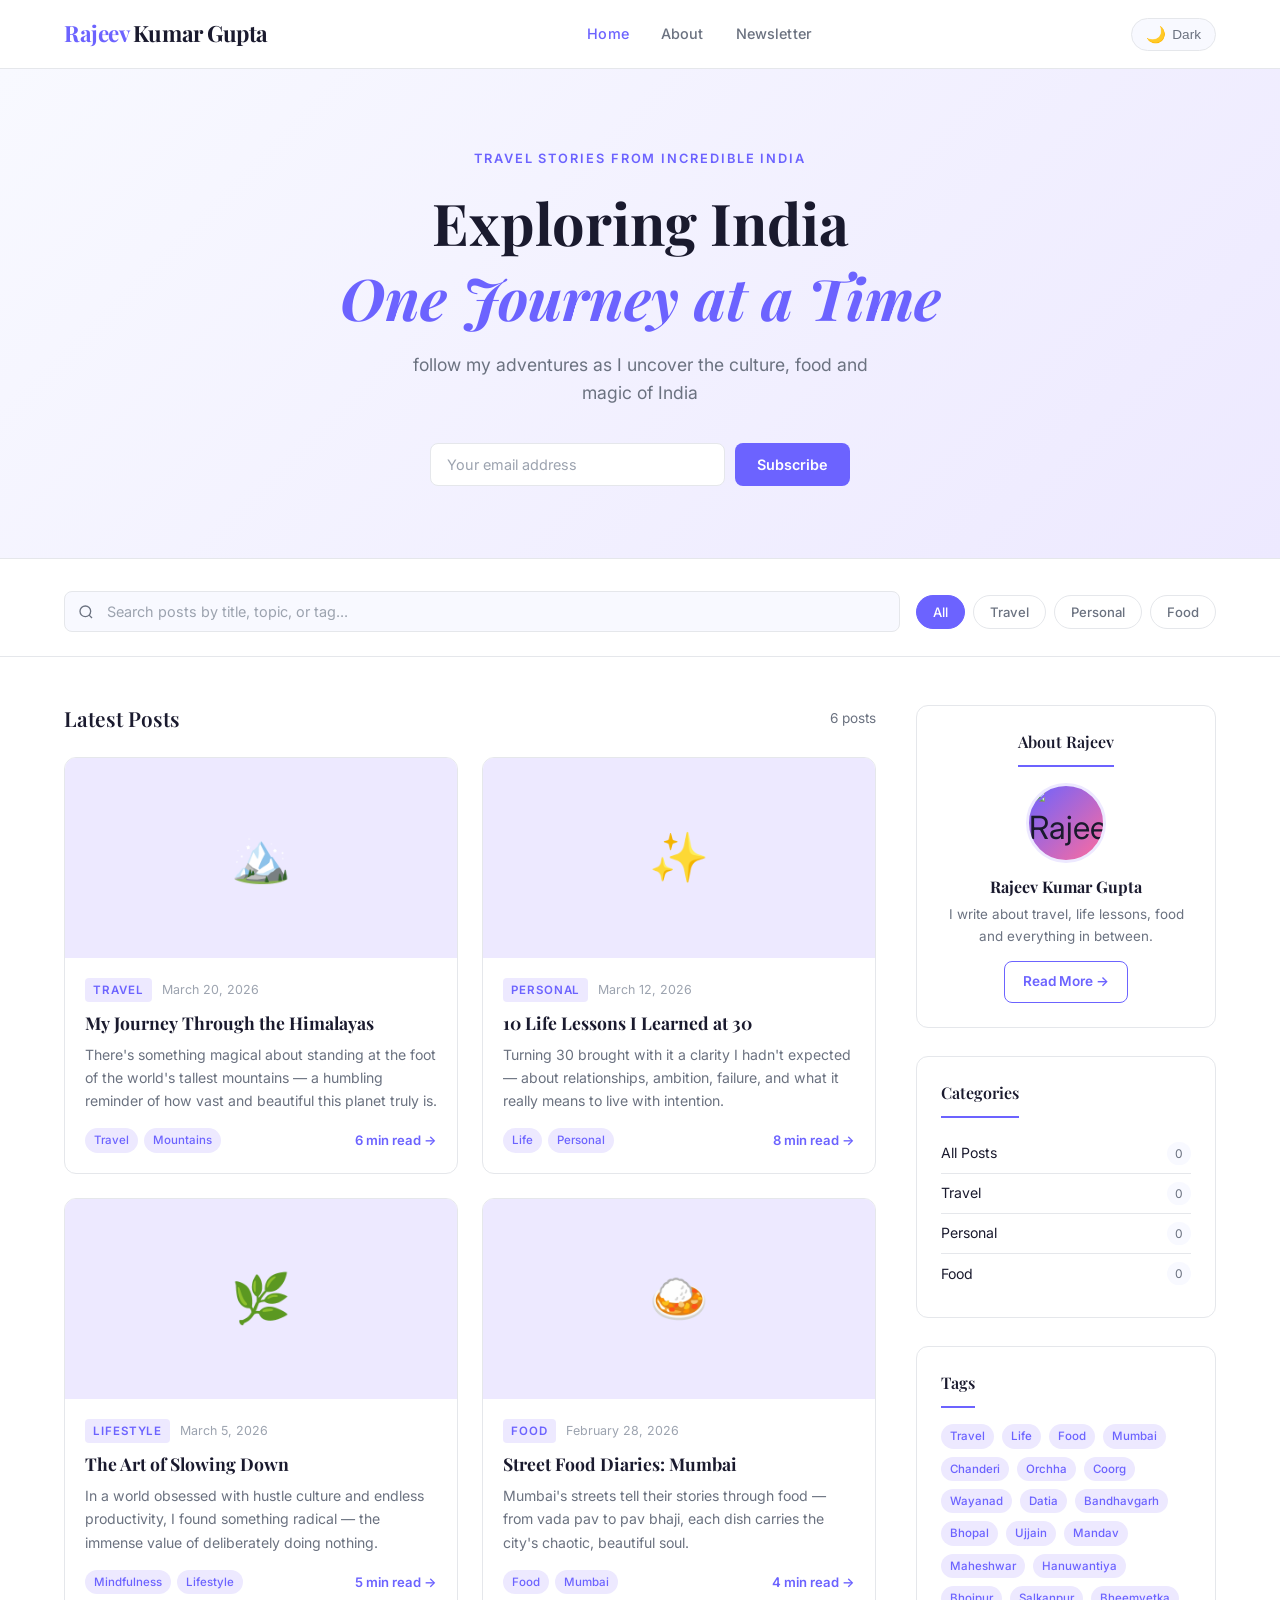
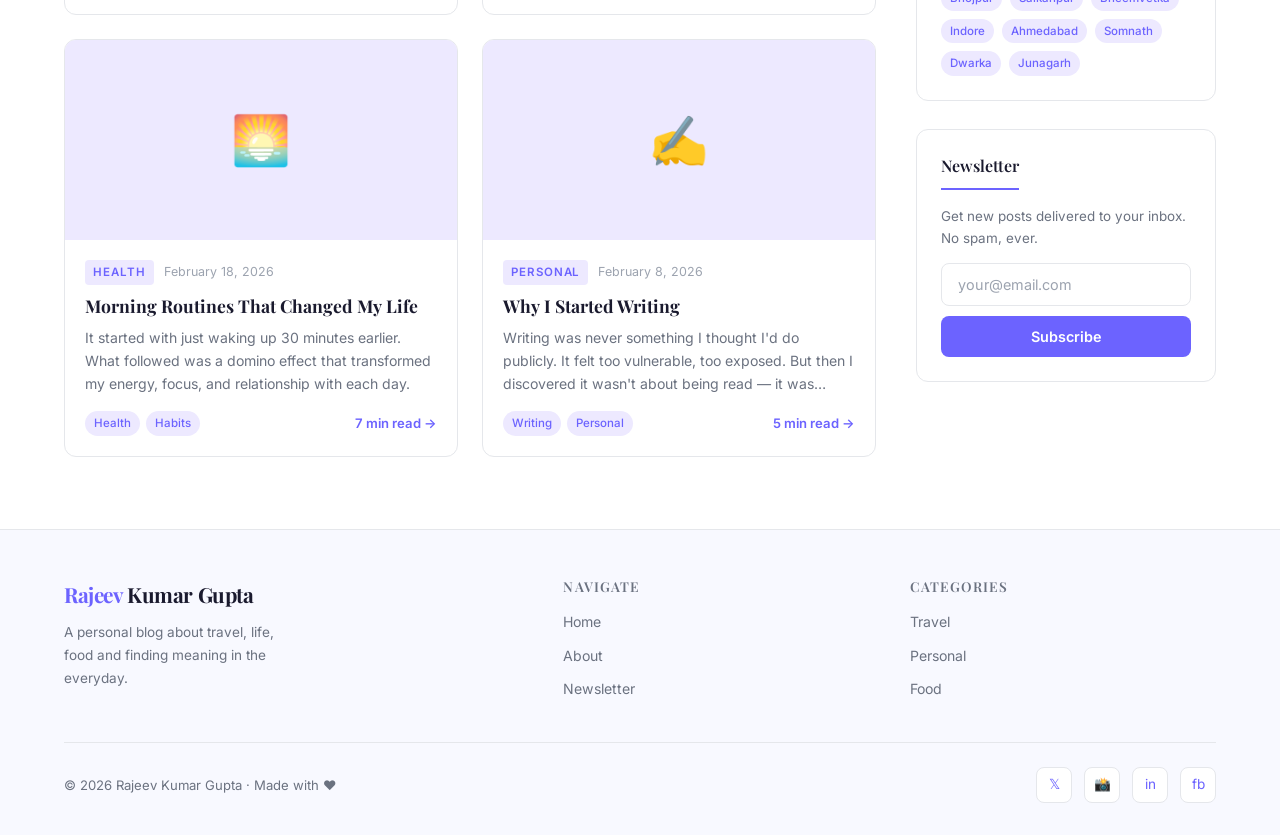
==== index.html @ 21dcf138 "Add files via upload" ====
<!DOCTYPE html>
<html lang="en">
<head>
  <meta charset="UTF-8" />
  <meta name="viewport" content="width=device-width, initial-scale=1.0" />
  <title>Rajeev Kumar Gupta — Personal Blog</title>
  <meta name="description" content="A personal blog by Rajeev Kumar Gupta — stories about travel, lifestyle, food and the art of living." />
  <link rel="preconnect" href="https://fonts.googleapis.com" />
  <link rel="preconnect" href="https://fonts.gstatic.com" crossorigin />
  <link href="https://fonts.googleapis.com/css2?family=Inter:wght@400;500;600;700&family=Playfair+Display:ital,wght@0,600;0,700;1,600&display=swap" rel="stylesheet" />
  <link rel="stylesheet" href="style.css" />
</head>
<body>

  <!-- Header -->
  <header>
    <nav class="container">
      <a class="nav-brand" href="index.html">Rajeev<span> Kumar Gupta</span></a>
      <ul class="nav-links" id="navLinks">
        <li><a href="index.html" class="active">Home</a></li>
        <li><a href="about.html">About</a></li>
        <li><a href="#newsletter">Newsletter</a></li>
      </ul>
      <div class="nav-actions">
        <button class="theme-toggle" id="themeToggle" aria-label="Toggle theme">
          <span class="theme-icon" id="themeIcon">🌙</span>
          <span id="themeLabel">Dark</span>
        </button>
        <button class="hamburger" id="hamburger" aria-label="Menu">
          <span></span><span></span><span></span>
        </button>
      </div>
    </nav>
  </header>

  <!-- Hero -->
  <section class="hero">
    <div class="container">
      <p class="hero-eyebrow">Travel Stories from Incredible India</p>
      <h1>Exploring India<br /><em>One Journey at a Time</em></h1>
      <p class="hero-sub">follow my adventures as I uncover the culture, food and magic of India</p>
      <form class="newsletter-form" id="heroNewsletter">
        <input type="email" placeholder="Your email address" required />
        <button type="submit" class="btn">Subscribe</button>
      </form>
    </div>
  </section>

  <!-- Search & Filter -->
  <section class="search-section">
    <div class="container">
      <div class="search-row">
        <div class="search-box">
          <svg width="16" height="16" fill="none" stroke="currentColor" stroke-width="2" viewBox="0 0 24 24">
            <circle cx="11" cy="11" r="8"/><path d="m21 21-4.35-4.35"/>
          </svg>
          <input type="text" id="searchInput" placeholder="Search posts by title, topic, or tag..." />
        </div>
        <div class="category-filters">
          <button class="cat-btn active" data-cat="All">All</button>
          <button class="cat-btn" data-cat="Travel">Travel</button>
          <button class="cat-btn" data-cat="Personal">Personal</button>
          <button class="cat-btn" data-cat="Food">Food</button>
        </div>
      </div>
    </div>
  </section>

  <!-- Main Content -->
  <main class="container">
    <div class="main-layout">

      <!-- Posts -->
      <section>
        <div class="posts-header">
          <h2>Latest Posts</h2>
          <span class="posts-count" id="postsCount">0 posts</span>
        </div>
        <div class="posts-grid" id="postsGrid">
          <!-- Posts rendered by JS -->
        </div>
      </section>

      <!-- Sidebar -->
      <aside class="sidebar">

        <!-- About -->
        <div class="sidebar-card about-widget">
          <h3>About Rajeev</h3>
          <img src="photo.jpg" alt="Rajeev Kumar Gupta" class="about-avatar" />
          <h4>Rajeev Kumar Gupta</h4>
          <p>I write about travel, life lessons, food and everything in between.</p>
          <a href="about.html" class="btn btn-outline" style="display:inline-block;font-size:0.85rem;padding:9px 18px;">Read More →</a>
        </div>

        <!-- Categories -->
        <div class="sidebar-card">
          <h3>Categories</h3>
          <ul class="category-list">
            <li data-cat="All"><span>All Posts</span><span class="cat-count">0</span></li>
            <li data-cat="Travel"><span>Travel</span><span class="cat-count">0</span></li>
            <li data-cat="Personal"><span>Personal</span><span class="cat-count">0</span></li>
            <li data-cat="Food"><span>Food</span><span class="cat-count">0</span></li>
          </ul>
        </div>

        <!-- Tags -->
        <div class="sidebar-card">
          <h3>Tags</h3>
          <div class="tags-cloud">
            <span class="tag">Travel</span>
            <span class="tag">Life</span>
            <span class="tag">Food</span>
            <span class="tag">Mumbai</span>
            <span class="tag">Chanderi</span>			
            <span class="tag">Orchha</span>
            <span class="tag">Coorg</span>
            <span class="tag">Wayanad</span>
            <span class="tag">Datia</span>
            <span class="tag">Bandhavgarh</span>
			<span class="tag">Bhopal</span>
			<span class="tag">Ujjain</span>
			<span class="tag">Mandav</span>
			<span class="tag">Maheshwar</span>
			<span class="tag">Hanuwantiya</span>
			<span class="tag">Bhojpur</span>
			<span class="tag">Salkanpur</span>
			<span class="tag">Bheemvetka</span>
			<span class="tag">Indore</span>
			<span class="tag">Ahmedabad</span>
			<span class="tag">Somnath</span>
			<span class="tag">Dwarka</span>
			<span class="tag">Junagarh</span>
          </div>
        </div>

        <!-- Newsletter -->
        <div class="sidebar-card newsletter-widget" id="newsletter">
          <h3>Newsletter</h3>
          <p>Get new posts delivered to your inbox. No spam, ever.</p>
          <form class="newsletter-form">
            <input type="email" placeholder="your@email.com" required />
            <button type="submit" class="btn">Subscribe</button>
          </form>
        </div>

      </aside>
    </div>
  </main>

  <!-- Footer -->
  <footer>
    <div class="container">
      <div class="footer-grid">
        <div class="footer-brand">
          <span class="nav-brand">Rajeev<span style="color:var(--text)"> Kumar Gupta</span></span>
          <p>A personal blog about travel, life, food and finding meaning in the everyday.</p>
        </div>
        <div class="footer-col">
          <h4>Navigate</h4>
          <ul>
            <li><a href="index.html">Home</a></li>
            <li><a href="about.html">About</a></li>
            <li><a href="#newsletter">Newsletter</a></li>
          </ul>
        </div>
        <div class="footer-col">
          <h4>Categories</h4>
          <ul>
            <li><a href="#" onclick="filterCategory('Travel')">Travel</a></li>
            <li><a href="#" onclick="filterCategory('Personal')">Personal</a></li>
            <li><a href="#" onclick="filterCategory('Food')">Food</a></li>
          </ul>
        </div>
      </div>
      <div class="footer-bottom">
        <p>© 2026 Rajeev Kumar Gupta · Made with ❤️</p>
      <div class="social-links">
           <a href="https://x.com/rajeevgupta39" class="social-link" title="Twitter">𝕏</a>
           <a href="https://instagram.com/irajeevkgupta" class="social-link" title="Instagram">📸</a>
           <a href="https://www.linkedin.com/in/rajeev-kumar-gupta-26682623/" class="social-link" title="LinkedIn">in</a>
		   <a href="https://www.facebook.com/rajeevgupta39" class="social-link" title="Facebook">fb</a>
        </div>
      </div>
    </div>
  </footer>

  <button class="scroll-top" id="scrollTop" aria-label="Scroll to top">↑</button>

  <script src="script.js"></script>
  <script>
    function filterCategory(cat) {
      event.preventDefault();
      window.scrollTo({ top: 0, behavior: 'smooth' });
      // Trigger category filter after scroll
      setTimeout(() => {
        const btn = document.querySelector(`.cat-btn[data-cat="${cat}"]`);
        if (btn) btn.click();
      }, 500);
    }
  </script>
</body>
</html>
---- style.css ----
/* ===== CSS Variables ===== */
:root {
  --bg: #ffffff;
  --bg-secondary: #f8f9ff;
  --bg-card: #ffffff;
  --text: #1a1a2e;
  --text-muted: #6b7280;
  --text-light: #9ca3af;
  --accent: #6c63ff;
  --accent-hover: #5a52e8;
  --accent-light: #ede9ff;
  --border: #e5e7eb;
  --shadow: 0 2px 8px rgba(0,0,0,0.08);
  --shadow-hover: 0 8px 24px rgba(108,99,255,0.15);
  --radius: 12px;
  --transition: 0.25s ease;
  --header-bg: #ffffff;
  --tag-bg: #ede9ff;
  --tag-text: #6c63ff;
}

[data-theme="dark"] {
  --bg: #0f0f1a;
  --bg-secondary: #161626;
  --bg-card: #1a1a2e;
  --text: #e8e8f0;
  --text-muted: #9ca3af;
  --text-light: #6b7280;
  --accent: #8b80ff;
  --accent-hover: #7a6fff;
  --accent-light: #1e1a3a;
  --border: #2a2a40;
  --shadow: 0 2px 8px rgba(0,0,0,0.3);
  --shadow-hover: 0 8px 24px rgba(139,128,255,0.2);
  --header-bg: #0f0f1a;
  --tag-bg: #1e1a3a;
  --tag-text: #8b80ff;
}

/* ===== Reset & Base ===== */
*, *::before, *::after { box-sizing: border-box; margin: 0; padding: 0; }

html { scroll-behavior: smooth; }

body {
  font-family: 'Inter', -apple-system, BlinkMacSystemFont, sans-serif;
  background: var(--bg);
  color: var(--text);
  line-height: 1.6;
  transition: background var(--transition), color var(--transition);
  min-height: 100vh;
}

a { color: inherit; text-decoration: none; }
img { max-width: 100%; display: block; }
ul { list-style: none; }

/* ===== Typography ===== */
h1, h2, h3, h4 {
  font-family: 'Playfair Display', Georgia, serif;
  line-height: 1.3;
  color: var(--text);
}

/* ===== Layout ===== */
.container { max-width: 1200px; margin: 0 auto; padding: 0 24px; }
.container-narrow { max-width: 800px; margin: 0 auto; padding: 0 24px; }

/* ===== Header / Nav ===== */
header {
  background: var(--header-bg);
  border-bottom: 1px solid var(--border);
  position: sticky;
  top: 0;
  z-index: 100;
  backdrop-filter: blur(12px);
  -webkit-backdrop-filter: blur(12px);
  transition: background var(--transition), border-color var(--transition);
}

nav {
  display: flex;
  align-items: center;
  justify-content: space-between;
  height: 68px;
}

.nav-brand {
  font-family: 'Playfair Display', serif;
  font-size: 1.4rem;
  font-weight: 700;
  color: var(--accent);
  letter-spacing: -0.02em;
}

.nav-brand span { color: var(--text); }

.nav-links {
  display: flex;
  align-items: center;
  gap: 32px;
}

.nav-links a {
  font-size: 0.9rem;
  font-weight: 500;
  color: var(--text-muted);
  transition: color var(--transition);
  letter-spacing: 0.01em;
}

.nav-links a:hover, .nav-links a.active { color: var(--accent); }

.nav-actions { display: flex; align-items: center; gap: 16px; }

/* Theme Toggle */
.theme-toggle {
  background: var(--bg-secondary);
  border: 1px solid var(--border);
  border-radius: 50px;
  padding: 6px 14px;
  cursor: pointer;
  font-size: 0.85rem;
  color: var(--text-muted);
  display: flex;
  align-items: center;
  gap: 6px;
  transition: all var(--transition);
}
.theme-toggle:hover { border-color: var(--accent); color: var(--accent); }
.theme-icon { font-size: 1rem; }

/* Hamburger */
.hamburger {
  display: none;
  flex-direction: column;
  gap: 5px;
  cursor: pointer;
  padding: 4px;
}
.hamburger span {
  display: block;
  width: 22px;
  height: 2px;
  background: var(--text);
  border-radius: 2px;
  transition: all var(--transition);
}

/* ===== Hero ===== */
.hero {
  background: linear-gradient(135deg, var(--bg-secondary) 0%, var(--accent-light) 100%);
  padding: 80px 0 72px;
  text-align: center;
  border-bottom: 1px solid var(--border);
}

.hero-eyebrow {
  font-size: 0.8rem;
  font-weight: 600;
  letter-spacing: 0.15em;
  text-transform: uppercase;
  color: var(--accent);
  margin-bottom: 16px;
}

.hero h1 {
  font-size: clamp(2.2rem, 5vw, 3.6rem);
  font-weight: 700;
  margin-bottom: 16px;
  color: var(--text);
}

.hero h1 em {
  font-style: italic;
  color: var(--accent);
}

.hero-sub {
  font-size: 1.1rem;
  color: var(--text-muted);
  max-width: 500px;
  margin: 0 auto 36px;
}

/* Newsletter in Hero */
.newsletter-form {
  display: flex;
  gap: 10px;
  max-width: 420px;
  margin: 0 auto;
}

.newsletter-form input {
  flex: 1;
  padding: 12px 16px;
  border: 1px solid var(--border);
  border-radius: 8px;
  background: var(--bg-card);
  color: var(--text);
  font-size: 0.9rem;
  font-family: inherit;
  outline: none;
  transition: border-color var(--transition);
}

.newsletter-form input::placeholder { color: var(--text-light); }
.newsletter-form input:focus { border-color: var(--accent); }

.btn {
  padding: 12px 22px;
  background: var(--accent);
  color: #fff;
  border: none;
  border-radius: 8px;
  font-size: 0.9rem;
  font-weight: 600;
  font-family: inherit;
  cursor: pointer;
  transition: background var(--transition), transform var(--transition);
  white-space: nowrap;
}
.btn:hover { background: var(--accent-hover); transform: translateY(-1px); }
.btn:active { transform: translateY(0); }

.btn-outline {
  background: transparent;
  border: 1px solid var(--accent);
  color: var(--accent);
}
.btn-outline:hover { background: var(--accent); color: #fff; }

/* ===== Search & Filter ===== */
.search-section {
  padding: 32px 0 24px;
  background: var(--bg);
  border-bottom: 1px solid var(--border);
}

.search-row {
  display: flex;
  align-items: center;
  gap: 16px;
  flex-wrap: wrap;
}

.search-box {
  position: relative;
  flex: 1;
  min-width: 240px;
}

.search-box svg {
  position: absolute;
  left: 14px;
  top: 50%;
  transform: translateY(-50%);
  color: var(--text-muted);
  pointer-events: none;
}

.search-box input {
  width: 100%;
  padding: 11px 16px 11px 42px;
  border: 1px solid var(--border);
  border-radius: 8px;
  background: var(--bg-secondary);
  color: var(--text);
  font-size: 0.9rem;
  font-family: inherit;
  outline: none;
  transition: border-color var(--transition), box-shadow var(--transition);
}
.search-box input::placeholder { color: var(--text-light); }
.search-box input:focus { border-color: var(--accent); box-shadow: 0 0 0 3px rgba(108,99,255,0.12); }

.category-filters {
  display: flex;
  gap: 8px;
  flex-wrap: wrap;
}

.cat-btn {
  padding: 8px 16px;
  border: 1px solid var(--border);
  border-radius: 50px;
  background: transparent;
  color: var(--text-muted);
  font-size: 0.82rem;
  font-weight: 500;
  cursor: pointer;
  font-family: inherit;
  transition: all var(--transition);
}
.cat-btn:hover { border-color: var(--accent); color: var(--accent); }
.cat-btn.active { background: var(--accent); border-color: var(--accent); color: #fff; }

/* ===== Main Content Layout ===== */
.main-layout {
  display: grid;
  grid-template-columns: 1fr 300px;
  gap: 40px;
  padding: 48px 0 72px;
  align-items: start;
}

/* ===== Posts Grid ===== */
.posts-header {
  display: flex;
  align-items: center;
  justify-content: space-between;
  margin-bottom: 24px;
}

.posts-header h2 {
  font-size: 1.3rem;
  font-weight: 600;
}

.posts-count {
  font-size: 0.85rem;
  color: var(--text-muted);
}

.posts-grid {
  display: grid;
  grid-template-columns: repeat(auto-fill, minmax(280px, 1fr));
  gap: 24px;
}

/* Post Card */
.post-card {
  background: var(--bg-card);
  border: 1px solid var(--border);
  border-radius: var(--radius);
  overflow: hidden;
  transition: transform var(--transition), box-shadow var(--transition);
  cursor: pointer;
}
.post-card:hover { transform: translateY(-4px); box-shadow: var(--shadow-hover); }

.post-card-img {
  width: 100%;
  height: 200px;
  object-fit: cover;
  background: var(--accent-light);
  display: flex;
  align-items: center;
  justify-content: center;
  font-size: 3rem;
}

.post-card-body { padding: 20px; }

.post-meta {
  display: flex;
  align-items: center;
  gap: 10px;
  margin-bottom: 10px;
}

.post-category {
  font-size: 0.72rem;
  font-weight: 600;
  letter-spacing: 0.08em;
  text-transform: uppercase;
  color: var(--accent);
  background: var(--accent-light);
  padding: 3px 8px;
  border-radius: 4px;
}

.post-date {
  font-size: 0.78rem;
  color: var(--text-light);
}

.post-card h3 {
  font-size: 1.1rem;
  margin-bottom: 8px;
  transition: color var(--transition);
}
.post-card:hover h3 { color: var(--accent); }

.post-card p {
  font-size: 0.88rem;
  color: var(--text-muted);
  line-height: 1.65;
  margin-bottom: 16px;
  display: -webkit-box;
  -webkit-line-clamp: 3;
  -webkit-box-orient: vertical;
  overflow: hidden;
}

.post-card-footer {
  display: flex;
  align-items: center;
  justify-content: space-between;
}

.post-tags { display: flex; gap: 6px; flex-wrap: wrap; }

.tag {
  font-size: 0.72rem;
  padding: 3px 9px;
  border-radius: 50px;
  background: var(--tag-bg);
  color: var(--tag-text);
  font-weight: 500;
}

.read-more {
  font-size: 0.82rem;
  font-weight: 600;
  color: var(--accent);
  display: flex;
  align-items: center;
  gap: 4px;
  transition: gap var(--transition);
  white-space: nowrap;
}
.read-more:hover { gap: 8px; }

/* No results */
.no-results {
  text-align: center;
  padding: 60px 20px;
  color: var(--text-muted);
  grid-column: 1 / -1;
}
.no-results p { font-size: 1rem; margin-top: 8px; }

/* ===== Sidebar ===== */
.sidebar { display: flex; flex-direction: column; gap: 28px; }

.sidebar-card {
  background: var(--bg-card);
  border: 1px solid var(--border);
  border-radius: var(--radius);
  padding: 24px;
}

.sidebar-card h3 {
  font-size: 1rem;
  font-weight: 600;
  margin-bottom: 16px;
  padding-bottom: 12px;
  border-bottom: 2px solid var(--accent);
  display: inline-block;
}

/* About Widget */
.about-widget { text-align: center; }
.about-avatar {
  width: 80px;
  height: 80px;
  border-radius: 50%;
  background: linear-gradient(135deg, var(--accent), #ff6b9d);
  display: flex;
  align-items: center;
  justify-content: center;
  font-size: 2rem;
  margin: 0 auto 14px;
  border: 3px solid var(--accent-light);
}
.about-widget h4 {
  font-size: 1rem;
  margin-bottom: 6px;
}
.about-widget p {
  font-size: 0.84rem;
  color: var(--text-muted);
  margin-bottom: 14px;
  line-height: 1.6;
}

/* Categories Widget */
.category-list li {
  display: flex;
  align-items: center;
  justify-content: space-between;
  padding: 8px 0;
  border-bottom: 1px solid var(--border);
  font-size: 0.88rem;
  cursor: pointer;
  transition: color var(--transition);
}
.category-list li:last-child { border-bottom: none; }
.category-list li:hover { color: var(--accent); }
.cat-count {
  background: var(--bg-secondary);
  padding: 2px 8px;
  border-radius: 50px;
  font-size: 0.75rem;
  color: var(--text-muted);
}

/* Tags Widget */
.tags-cloud { display: flex; flex-wrap: wrap; gap: 8px; }
.tags-cloud .tag {
  cursor: pointer;
  transition: background var(--transition), color var(--transition);
}
.tags-cloud .tag:hover { background: var(--accent); color: #fff; }

/* Newsletter Widget */
.newsletter-widget .newsletter-form { flex-direction: column; }
.newsletter-widget .newsletter-form input { width: 100%; }
.newsletter-widget p { font-size: 0.84rem; color: var(--text-muted); margin-bottom: 14px; }

/* ===== Footer ===== */
footer {
  background: var(--bg-secondary);
  border-top: 1px solid var(--border);
  padding: 48px 0 32px;
}

.footer-grid {
  display: grid;
  grid-template-columns: 1.5fr 1fr 1fr;
  gap: 40px;
  margin-bottom: 40px;
}

.footer-brand .nav-brand { font-size: 1.3rem; margin-bottom: 10px; display: block; }
.footer-brand p { font-size: 0.85rem; color: var(--text-muted); max-width: 240px; line-height: 1.7; }

.footer-col h4 {
  font-size: 0.85rem;
  font-weight: 600;
  letter-spacing: 0.08em;
  text-transform: uppercase;
  color: var(--text-muted);
  margin-bottom: 14px;
}

.footer-col ul { display: flex; flex-direction: column; gap: 8px; }
.footer-col ul li a {
  font-size: 0.88rem;
  color: var(--text-muted);
  transition: color var(--transition);
}
.footer-col ul li a:hover { color: var(--accent); }

.footer-bottom {
  border-top: 1px solid var(--border);
  padding-top: 24px;
  display: flex;
  align-items: center;
  justify-content: space-between;
  flex-wrap: wrap;
  gap: 12px;
}

.footer-bottom p { font-size: 0.82rem; color: var(--text-muted); }
.footer-bottom a { color: var(--accent); }

.social-links { display: flex; gap: 12px; }
.social-link {
  width: 36px;
  height: 36px;
  border-radius: 8px;
  background: var(--bg-card);
  border: 1px solid var(--border);
  display: flex;
  align-items: center;
  justify-content: center;
  font-size: 0.85rem;
  color: var(--text-muted);
  cursor: pointer;
  transition: all var(--transition);
}
.social-link:hover { border-color: var(--accent); color: var(--accent); transform: translateY(-2px); }

/* ===== Post Page ===== */
.post-hero {
  background: linear-gradient(135deg, var(--bg-secondary) 0%, var(--accent-light) 100%);
  padding: 60px 0 48px;
  border-bottom: 1px solid var(--border);
}

.post-hero .post-category { font-size: 0.8rem; margin-bottom: 16px; display: inline-block; }

.post-hero h1 {
  font-size: clamp(1.8rem, 4vw, 2.8rem);
  margin-bottom: 16px;
  max-width: 680px;
}

.post-hero-meta {
  display: flex;
  align-items: center;
  gap: 20px;
  flex-wrap: wrap;
  color: var(--text-muted);
  font-size: 0.85rem;
}
.post-hero-meta span { display: flex; align-items: center; gap: 6px; }

.post-content {
  padding: 56px 0 72px;
}

.post-body {
  font-size: 1.05rem;
  line-height: 1.85;
  color: var(--text);
}

.post-body h2 {
  font-size: 1.6rem;
  margin: 2.5rem 0 1rem;
}

.post-body h3 {
  font-size: 1.25rem;
  margin: 2rem 0 0.75rem;
}

.post-body p { margin-bottom: 1.4rem; }

.post-body ul, .post-body ol {
  margin: 0 0 1.4rem 1.5rem;
  list-style: disc;
}

.post-body ul li, .post-body ol li {
  margin-bottom: 0.5rem;
  font-size: 1.05rem;
  color: var(--text);
}

.post-body blockquote {
  border-left: 4px solid var(--accent);
  padding: 12px 20px;
  margin: 2rem 0;
  background: var(--accent-light);
  border-radius: 0 8px 8px 0;
  font-style: italic;
  color: var(--text-muted);
  font-size: 1.05rem;
}

.post-body hr {
  border: none;
  border-top: 1px solid var(--border);
  margin: 2.5rem 0;
}

.post-tags-row {
  display: flex;
  gap: 8px;
  flex-wrap: wrap;
  margin-top: 40px;
  padding-top: 24px;
  border-top: 1px solid var(--border);
}

.post-nav {
  display: flex;
  justify-content: space-between;
  gap: 16px;
  margin-top: 48px;
  padding-top: 32px;
  border-top: 1px solid var(--border);
}

.post-nav a {
  flex: 1;
  padding: 16px 20px;
  background: var(--bg-card);
  border: 1px solid var(--border);
  border-radius: var(--radius);
  transition: border-color var(--transition), transform var(--transition);
}
.post-nav a:hover { border-color: var(--accent); transform: translateY(-2px); }
.post-nav .label { font-size: 0.75rem; color: var(--text-muted); letter-spacing: 0.06em; text-transform: uppercase; margin-bottom: 4px; }
.post-nav .title { font-family: 'Playfair Display', serif; font-size: 0.95rem; font-weight: 600; color: var(--text); }
.post-nav .next { text-align: right; }

/* ===== About Page ===== */
.about-hero {
  background: linear-gradient(135deg, var(--bg-secondary) 0%, var(--accent-light) 100%);
  padding: 72px 0;
  text-align: center;
  border-bottom: 1px solid var(--border);
}
.about-avatar-large {
  width: 120px;
  height: 120px;
  border-radius: 50%;
  background: linear-gradient(135deg, var(--accent), #ff6b9d);
  display: flex;
  align-items: center;
  justify-content: center;
  font-size: 3.5rem;
  margin: 0 auto 24px;
  border: 4px solid var(--bg);
  box-shadow: 0 8px 24px rgba(108,99,255,0.3);
}
.about-hero h1 { font-size: 2.4rem; margin-bottom: 10px; }
.about-hero .tagline { font-size: 1.1rem; color: var(--text-muted); margin-bottom: 24px; }

.about-content {
  padding: 64px 0;
}

.about-grid {
  display: grid;
  grid-template-columns: 1fr 1fr;
  gap: 48px;
  margin-bottom: 64px;
}

.about-text h2 { font-size: 1.8rem; margin-bottom: 16px; }
.about-text p { font-size: 0.95rem; color: var(--text-muted); line-height: 1.8; margin-bottom: 14px; }

.stats-grid {
  display: grid;
  grid-template-columns: 1fr 1fr;
  gap: 16px;
}

.stat-card {
  background: var(--bg-card);
  border: 1px solid var(--border);
  border-radius: var(--radius);
  padding: 20px;
  text-align: center;
  transition: box-shadow var(--transition);
}
.stat-card:hover { box-shadow: var(--shadow-hover); }
.stat-number { font-family: 'Playfair Display', serif; font-size: 2rem; font-weight: 700; color: var(--accent); }
.stat-label { font-size: 0.8rem; color: var(--text-muted); margin-top: 4px; }

.interests-grid {
  display: grid;
  grid-template-columns: repeat(auto-fill, minmax(180px, 1fr));
  gap: 16px;
  margin-top: 32px;
}

.interest-item {
  background: var(--bg-card);
  border: 1px solid var(--border);
  border-radius: var(--radius);
  padding: 20px;
  text-align: center;
  transition: all var(--transition);
}
.interest-item:hover { border-color: var(--accent); transform: translateY(-2px); }
.interest-icon { font-size: 2rem; margin-bottom: 8px; }
.interest-item h4 { font-size: 0.9rem; }
.interest-item p { font-size: 0.8rem; color: var(--text-muted); margin-top: 4px; }

/* ===== Toast ===== */
.toast {
  position: fixed;
  bottom: 32px;
  right: 32px;
  background: var(--accent);
  color: #fff;
  padding: 12px 20px;
  border-radius: 8px;
  font-size: 0.88rem;
  font-weight: 500;
  box-shadow: 0 4px 20px rgba(108,99,255,0.4);
  transform: translateY(100px);
  opacity: 0;
  transition: all 0.4s cubic-bezier(0.34, 1.56, 0.64, 1);
  z-index: 1000;
}
.toast.show { transform: translateY(0); opacity: 1; }

/* ===== Scroll to Top ===== */
.scroll-top {
  position: fixed;
  bottom: 32px;
  right: 32px;
  width: 44px;
  height: 44px;
  background: var(--accent);
  color: #fff;
  border: none;
  border-radius: 50%;
  cursor: pointer;
  display: flex;
  align-items: center;
  justify-content: center;
  font-size: 1.1rem;
  opacity: 0;
  pointer-events: none;
  transform: translateY(10px);
  transition: all var(--transition);
  box-shadow: 0 4px 16px rgba(108,99,255,0.4);
  z-index: 999;
}
.scroll-top.visible { opacity: 1; pointer-events: all; transform: translateY(0); }
.scroll-top:hover { background: var(--accent-hover); transform: translateY(-2px); }

/* ===== Responsive ===== */
@media (max-width: 900px) {
  .main-layout { grid-template-columns: 1fr; }
  .sidebar { order: -1; }
  .footer-grid { grid-template-columns: 1fr 1fr; }
  .about-grid { grid-template-columns: 1fr; }
}

@media (max-width: 640px) {
  .nav-links { display: none; }
  .nav-links.open {
    display: flex;
    flex-direction: column;
    position: absolute;
    top: 68px;
    left: 0;
    right: 0;
    background: var(--header-bg);
    border-bottom: 1px solid var(--border);
    padding: 20px 24px;
    gap: 16px;
  }
  .hamburger { display: flex; }
  .hero { padding: 56px 0 48px; }
  .newsletter-form { flex-direction: column; }
  .search-row { flex-direction: column; align-items: stretch; }
  .search-box { min-width: unset; }
  .footer-grid { grid-template-columns: 1fr; }
  .post-nav { flex-direction: column; }
  .post-nav .next { text-align: left; }
  .footer-bottom { flex-direction: column; align-items: center; text-align: center; }
}
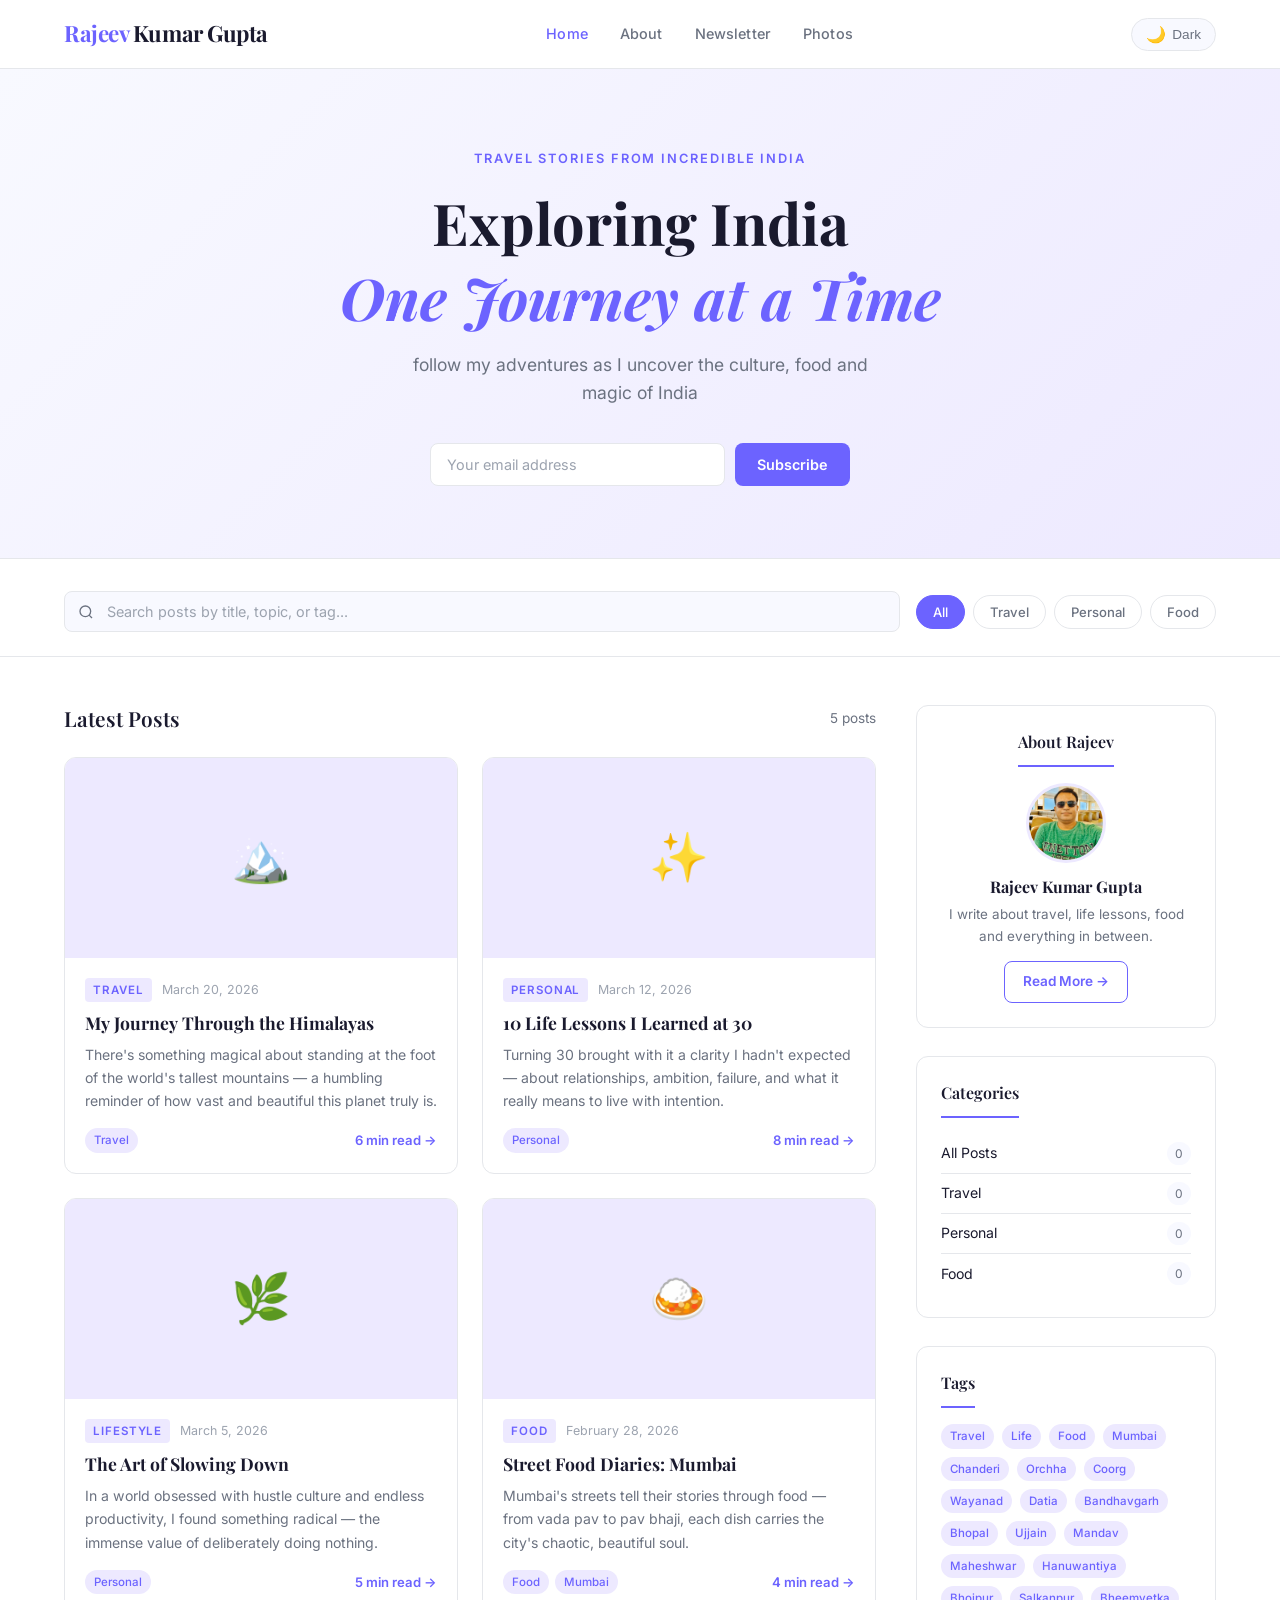
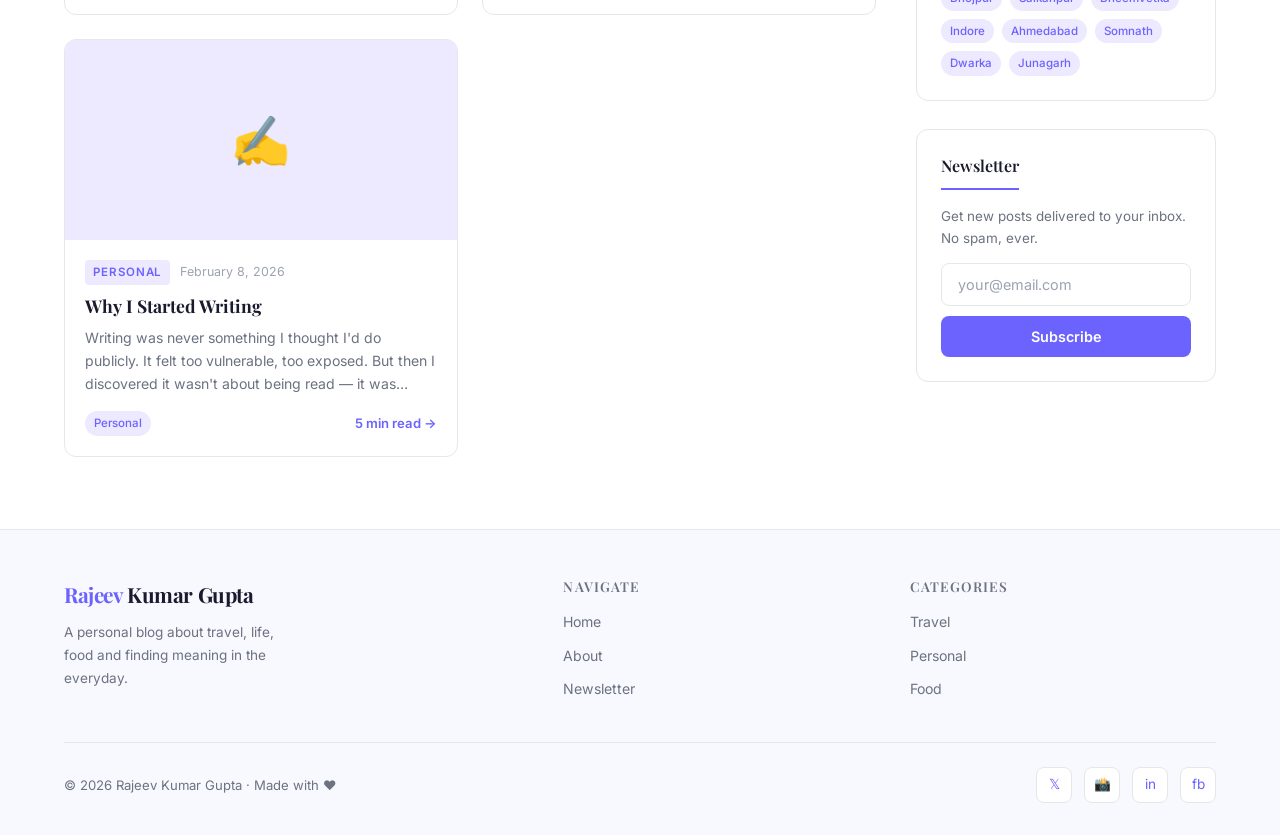
==== commit a301e967: "Add files via upload" ====
--- a/index.html
+++ b/index.html
@@ -20,6 +20,7 @@
         <li><a href="index.html" class="active">Home</a></li>
         <li><a href="about.html">About</a></li>
         <li><a href="#newsletter">Newsletter</a></li>
+		<li><a href="Gallery">Photos</a></li>
       </ul>
       <div class="nav-actions">
         <button class="theme-toggle" id="themeToggle" aria-label="Toggle theme">
--- a/style.css
+++ b/style.css
@@ -463,6 +463,7 @@
   font-size: 2rem;
   margin: 0 auto 14px;
   border: 3px solid var(--accent-light);
+  object-fit: cover;
 }
 .about-widget h4 {
   font-size: 1rem;
@@ -698,6 +699,7 @@
   margin: 0 auto 24px;
   border: 4px solid var(--bg);
   box-shadow: 0 8px 24px rgba(108,99,255,0.3);
+  object-fit: cover;
 }
 .about-hero h1 { font-size: 2.4rem; margin-bottom: 10px; }
 .about-hero .tagline { font-size: 1.1rem; color: var(--text-muted); margin-bottom: 24px; }
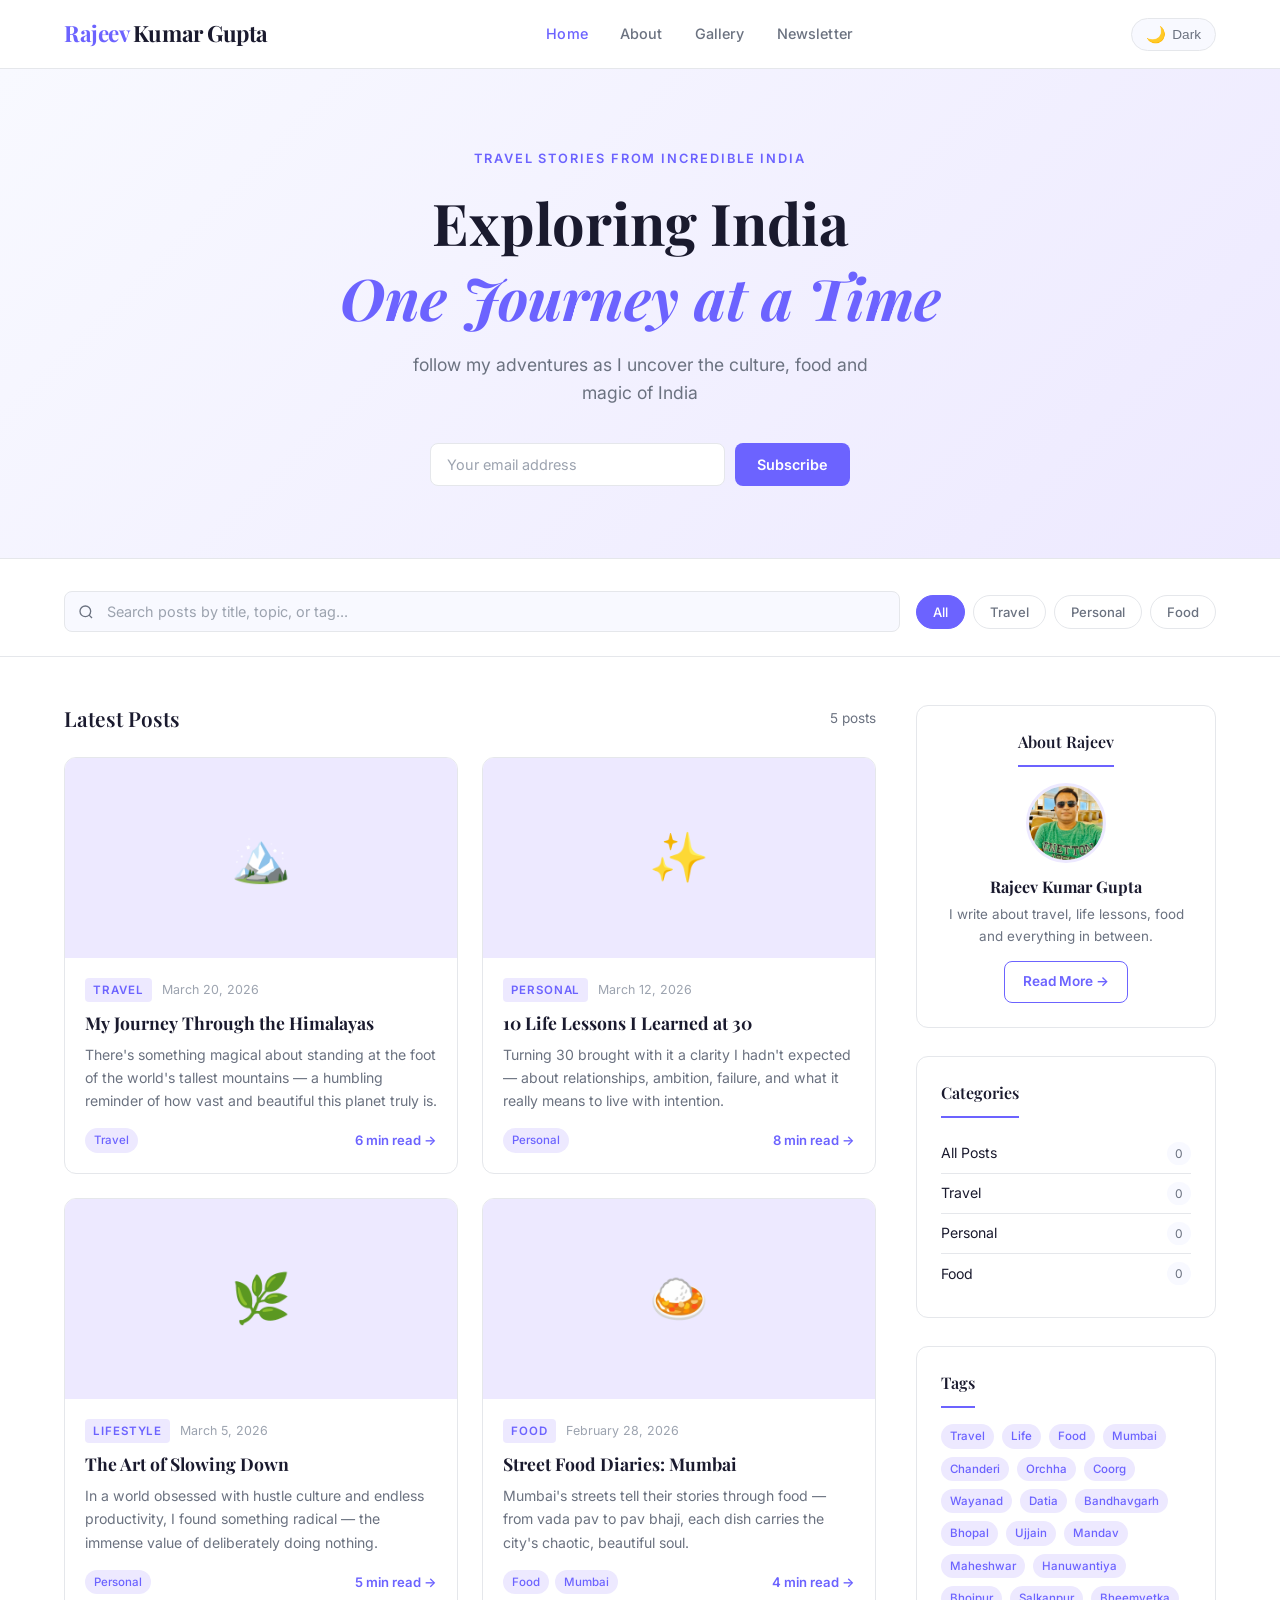
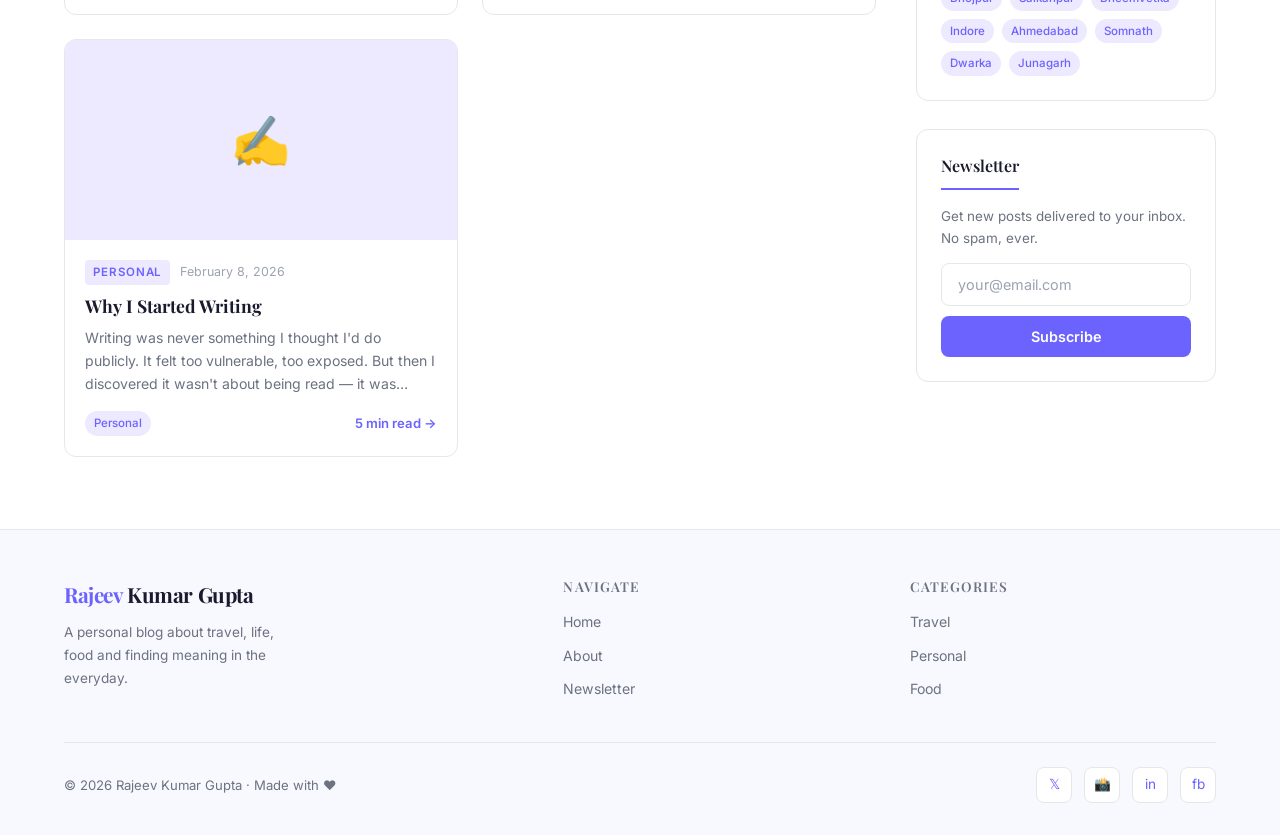
==== commit 5d9cae72: "Add files via upload" ====
--- a/index.html
+++ b/index.html
@@ -19,8 +19,8 @@
       <ul class="nav-links" id="navLinks">
         <li><a href="index.html" class="active">Home</a></li>
         <li><a href="about.html">About</a></li>
+        <li><a href="gallery.html">Gallery</a></li>
         <li><a href="#newsletter">Newsletter</a></li>
-		<li><a href="Gallery">Photos</a></li>
       </ul>
       <div class="nav-actions">
         <button class="theme-toggle" id="themeToggle" aria-label="Toggle theme">
--- a/style.css
+++ b/style.css
@@ -833,3 +833,195 @@
   .post-nav .next { text-align: left; }
   .footer-bottom { flex-direction: column; align-items: center; text-align: center; }
 }
+
+/* ===== Gallery Page ===== */
+.gallery-hero {
+  background: linear-gradient(135deg, var(--bg-secondary) 0%, var(--accent-light) 100%);
+  padding: 72px 0 56px;
+  border-bottom: 1px solid var(--border);
+}
+
+.gallery-filter-section {
+  padding: 24px 0;
+  border-bottom: 1px solid var(--border);
+  background: var(--bg);
+}
+
+.gallery-filter-section .container {
+  display: flex;
+  align-items: center;
+  justify-content: space-between;
+  flex-wrap: wrap;
+  gap: 12px;
+}
+
+.gallery-filters { display: flex; gap: 8px; flex-wrap: wrap; }
+
+.gallery-count {
+  font-size: 0.85rem;
+  color: var(--text-muted);
+  white-space: nowrap;
+}
+
+.gallery-grid {
+  display: grid;
+  grid-template-columns: repeat(auto-fill, minmax(240px, 1fr));
+  gap: 20px;
+}
+
+.gallery-card {
+  background: var(--bg-card);
+  border: 1px solid var(--border);
+  border-radius: var(--radius);
+  overflow: hidden;
+  cursor: pointer;
+  transition: transform var(--transition), box-shadow var(--transition);
+}
+.gallery-card:hover { transform: translateY(-4px); box-shadow: var(--shadow-hover); }
+
+.gallery-img-wrap {
+  position: relative;
+  width: 100%;
+  aspect-ratio: 4/3;
+  background: var(--accent-light);
+  overflow: hidden;
+}
+
+.gallery-img-wrap img {
+  width: 100%;
+  height: 100%;
+  object-fit: cover;
+  display: block;
+  transition: transform 0.4s ease;
+}
+.gallery-card:hover .gallery-img-wrap img { transform: scale(1.05); }
+
+.gallery-placeholder {
+  display: flex;
+  align-items: center;
+  justify-content: center;
+  width: 100%;
+  height: 100%;
+  font-size: 3.5rem;
+  background: linear-gradient(135deg, var(--accent-light), var(--bg-secondary));
+  position: absolute;
+  top: 0;
+  left: 0;
+}
+
+.gallery-info {
+  padding: 14px 16px;
+  display: flex;
+  align-items: center;
+  justify-content: space-between;
+}
+
+.gallery-info h3 {
+  font-size: 0.95rem;
+  font-weight: 600;
+  font-family: 'Inter', sans-serif;
+}
+
+.gallery-region {
+  font-size: 0.72rem;
+  font-weight: 500;
+  color: var(--accent);
+  background: var(--accent-light);
+  padding: 3px 8px;
+  border-radius: 50px;
+  white-space: nowrap;
+}
+
+/* ===== Lightbox ===== */
+.lightbox {
+  display: none;
+  position: fixed;
+  inset: 0;
+  background: rgba(0,0,0,0.92);
+  z-index: 2000;
+  align-items: center;
+  justify-content: center;
+  padding: 20px;
+}
+.lightbox.open { display: flex; }
+
+.lightbox-inner {
+  max-width: 860px;
+  width: 100%;
+  text-align: center;
+  position: relative;
+}
+
+.lightbox-img {
+  max-height: 70vh;
+  max-width: 100%;
+  border-radius: 12px;
+  object-fit: contain;
+  display: block;
+  margin: 0 auto;
+}
+
+.lightbox-placeholder {
+  display: none;
+  align-items: center;
+  justify-content: center;
+  font-size: 8rem;
+  height: 300px;
+  background: var(--accent-light);
+  border-radius: 12px;
+}
+
+.lightbox-caption {
+  margin-top: 16px;
+  color: #fff;
+}
+.lightbox-caption h3 { font-size: 1.3rem; margin-bottom: 4px; color: #fff; }
+.lightbox-caption p { font-size: 0.88rem; color: rgba(255,255,255,0.7); }
+
+.lightbox-close {
+  position: fixed;
+  top: 20px;
+  right: 24px;
+  background: rgba(255,255,255,0.12);
+  border: none;
+  color: #fff;
+  font-size: 1.8rem;
+  width: 44px;
+  height: 44px;
+  border-radius: 50%;
+  cursor: pointer;
+  display: flex;
+  align-items: center;
+  justify-content: center;
+  transition: background var(--transition);
+  line-height: 1;
+}
+.lightbox-close:hover { background: rgba(255,255,255,0.25); }
+
+.lightbox-prev, .lightbox-next {
+  position: fixed;
+  top: 50%;
+  transform: translateY(-50%);
+  background: rgba(255,255,255,0.12);
+  border: none;
+  color: #fff;
+  font-size: 2.5rem;
+  width: 52px;
+  height: 52px;
+  border-radius: 50%;
+  cursor: pointer;
+  display: flex;
+  align-items: center;
+  justify-content: center;
+  transition: background var(--transition);
+  line-height: 1;
+}
+.lightbox-prev { left: 16px; }
+.lightbox-next { right: 16px; }
+.lightbox-prev:hover, .lightbox-next:hover { background: rgba(255,255,255,0.25); }
+
+@media (max-width: 640px) {
+  .gallery-grid { grid-template-columns: repeat(2, 1fr); gap: 12px; }
+  .lightbox-prev { left: 4px; }
+  .lightbox-next { right: 4px; }
+}
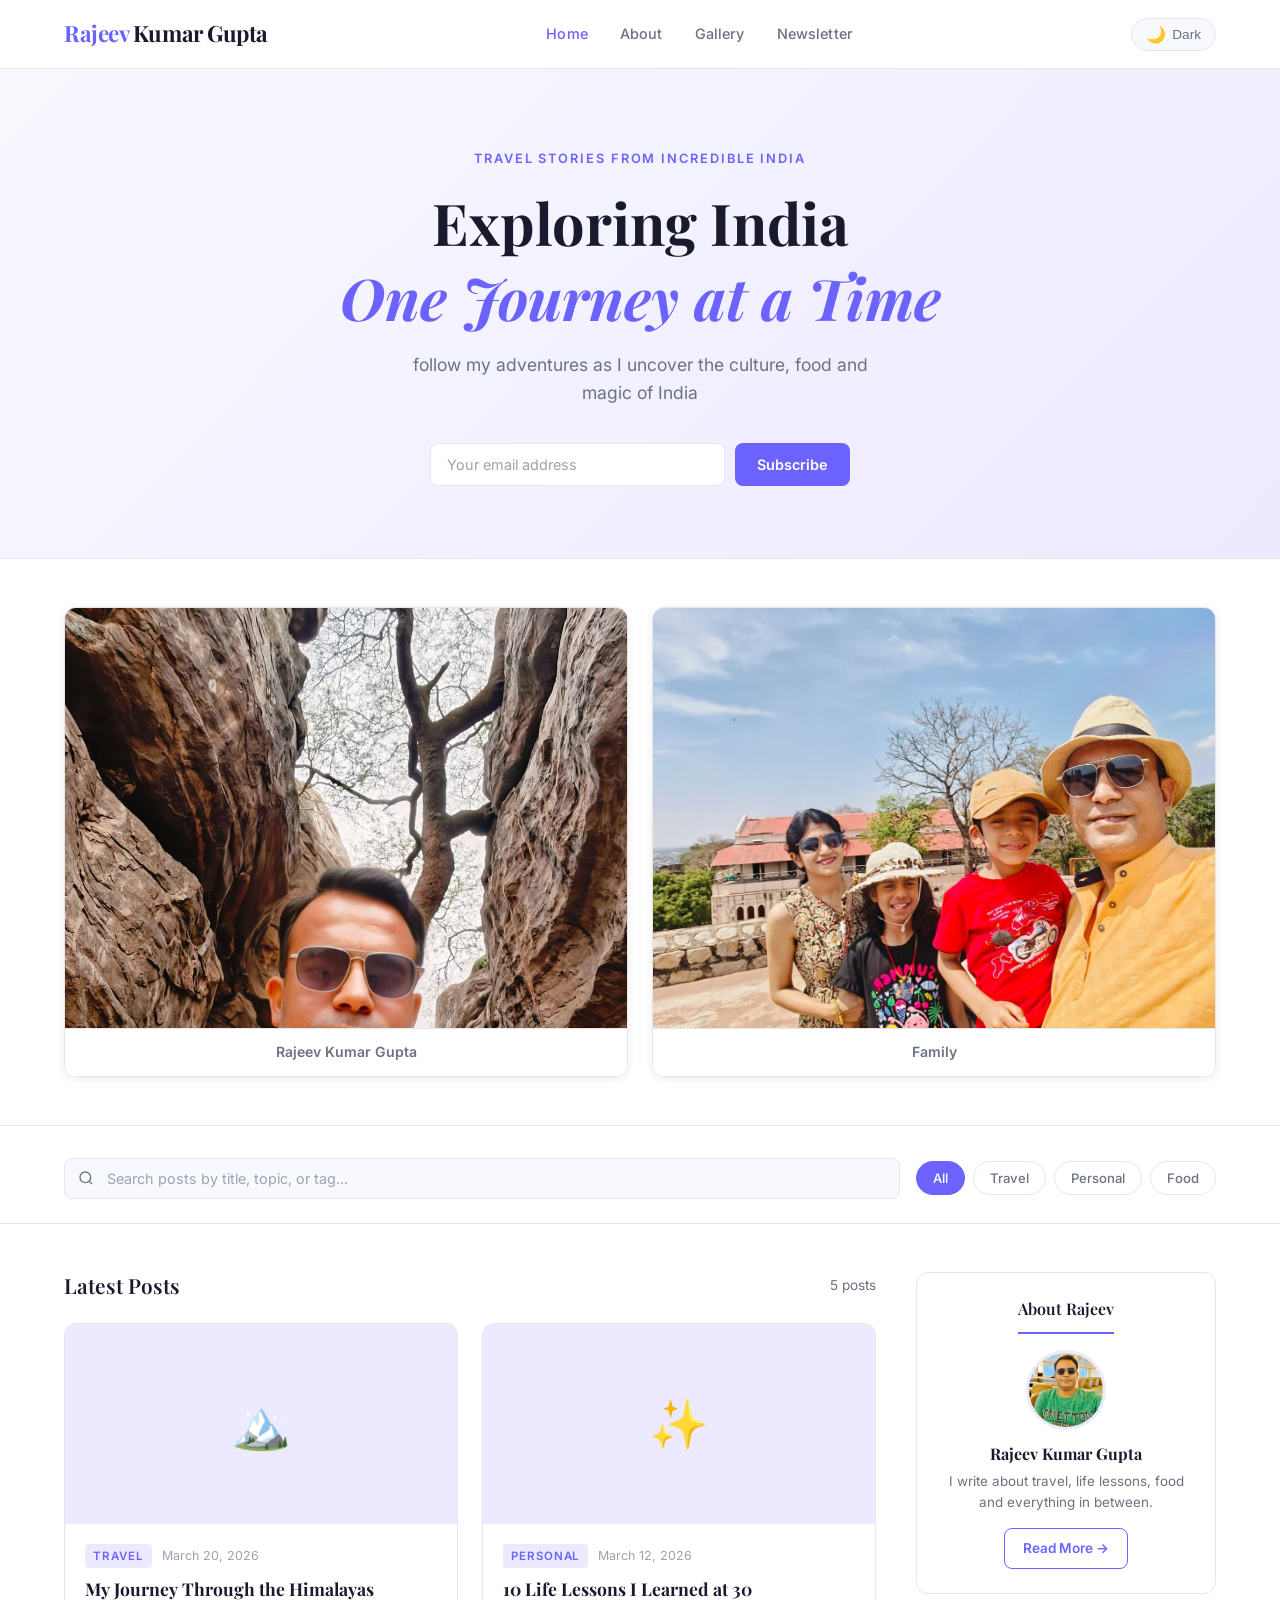
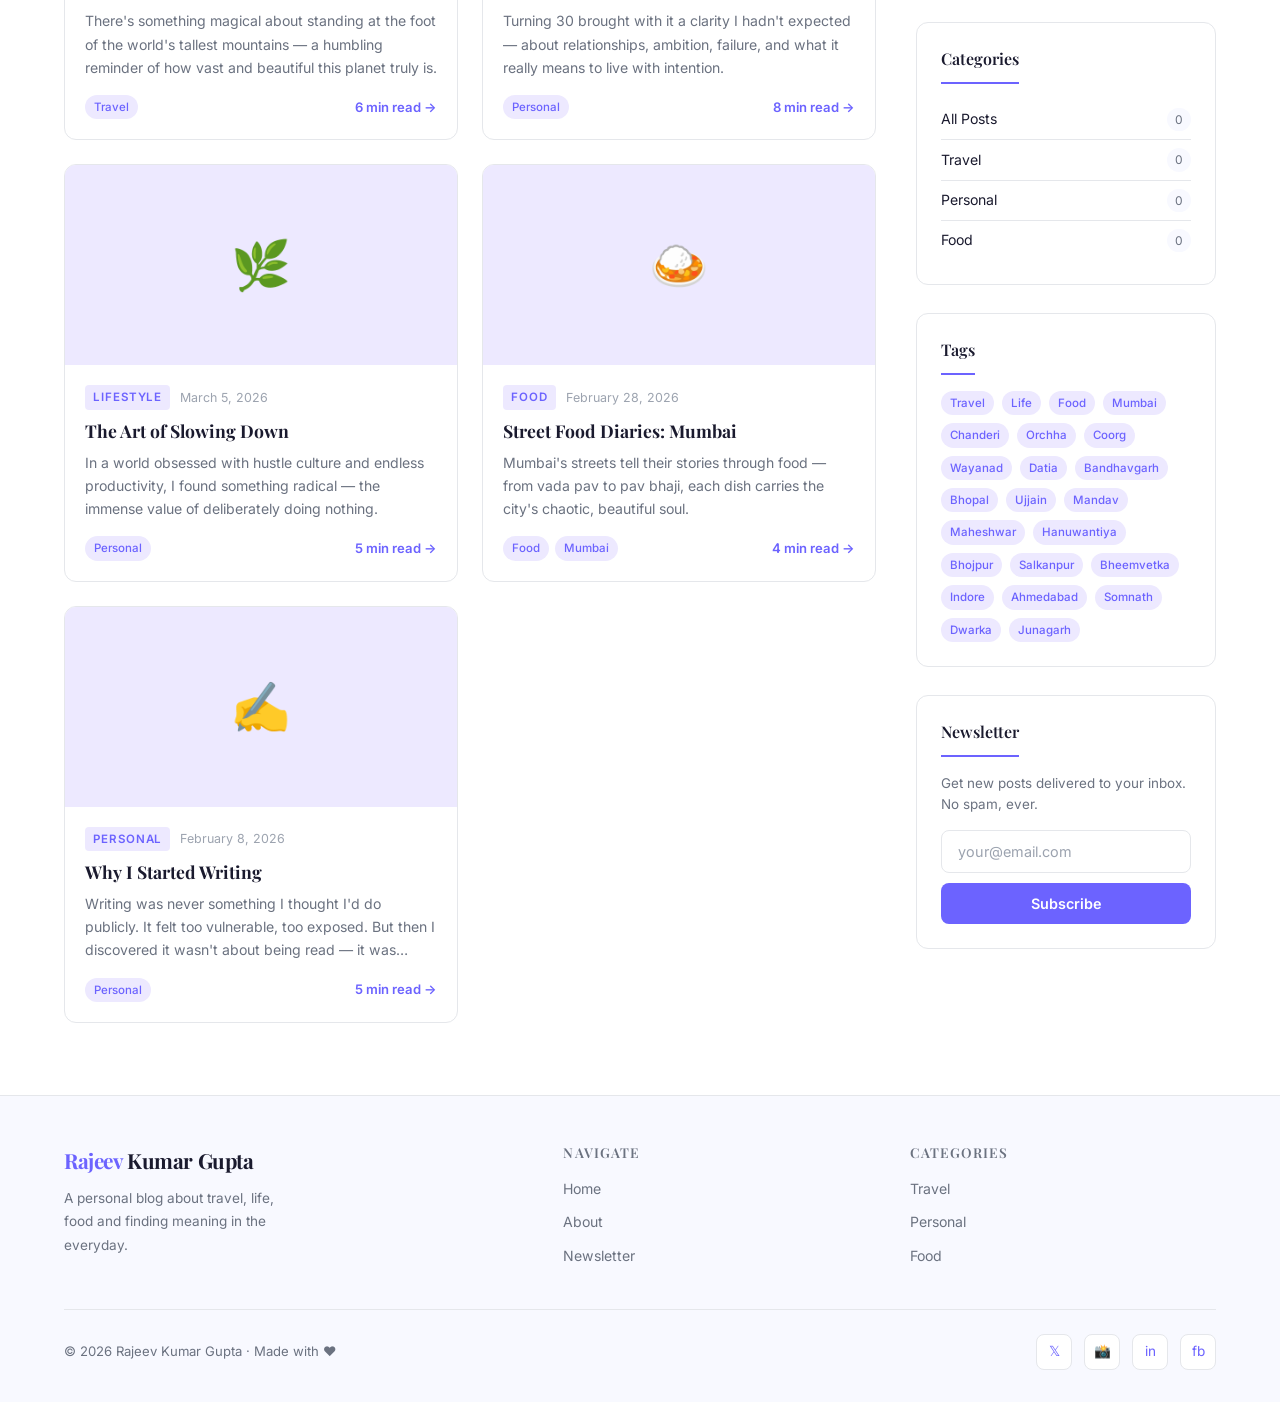
==== commit efa606d5: "Add files via upload" ====
--- a/index.html
+++ b/index.html
@@ -44,6 +44,22 @@
         <input type="email" placeholder="Your email address" required />
         <button type="submit" class="btn">Subscribe</button>
       </form>
+    </div>
+  </section>
+
+  <!-- Photo Section -->
+  <section class="home-photos">
+    <div class="container">
+      <div class="home-photo-grid">
+        <div class="home-photo-item">
+          <img src="rajeev.jpg" alt="Rajeev Kumar Gupta" />
+          <p class="home-photo-label">Rajeev Kumar Gupta</p>
+        </div>
+        <div class="home-photo-item">
+          <img src="family.jpg" alt="Family" />
+          <p class="home-photo-label">Family</p>
+        </div>
+      </div>
     </div>
   </section>
 
--- a/style.css
+++ b/style.css
@@ -834,6 +834,51 @@
   .footer-bottom { flex-direction: column; align-items: center; text-align: center; }
 }
 
+/* ===== Home Photos Section ===== */
+.home-photos {
+  padding: 48px 0;
+  background: var(--bg);
+  border-bottom: 1px solid var(--border);
+}
+
+.home-photo-grid {
+  display: grid;
+  grid-template-columns: 1fr 1fr;
+  gap: 24px;
+}
+
+.home-photo-item {
+  border-radius: var(--radius);
+  overflow: hidden;
+  border: 1px solid var(--border);
+  box-shadow: var(--shadow);
+  transition: transform var(--transition), box-shadow var(--transition);
+}
+.home-photo-item:hover { transform: translateY(-4px); box-shadow: var(--shadow-hover); }
+
+.home-photo-item img {
+  width: 100%;
+  height: 420px;
+  object-fit: cover;
+  object-position: top;
+  display: block;
+}
+
+.home-photo-label {
+  text-align: center;
+  padding: 12px;
+  font-size: 0.88rem;
+  font-weight: 600;
+  color: var(--text-muted);
+  background: var(--bg-card);
+  border-top: 1px solid var(--border);
+}
+
+@media (max-width: 640px) {
+  .home-photo-grid { grid-template-columns: 1fr; }
+  .home-photo-item img { height: 300px; }
+}
+
 /* ===== Gallery Page ===== */
 .gallery-hero {
   background: linear-gradient(135deg, var(--bg-secondary) 0%, var(--accent-light) 100%);
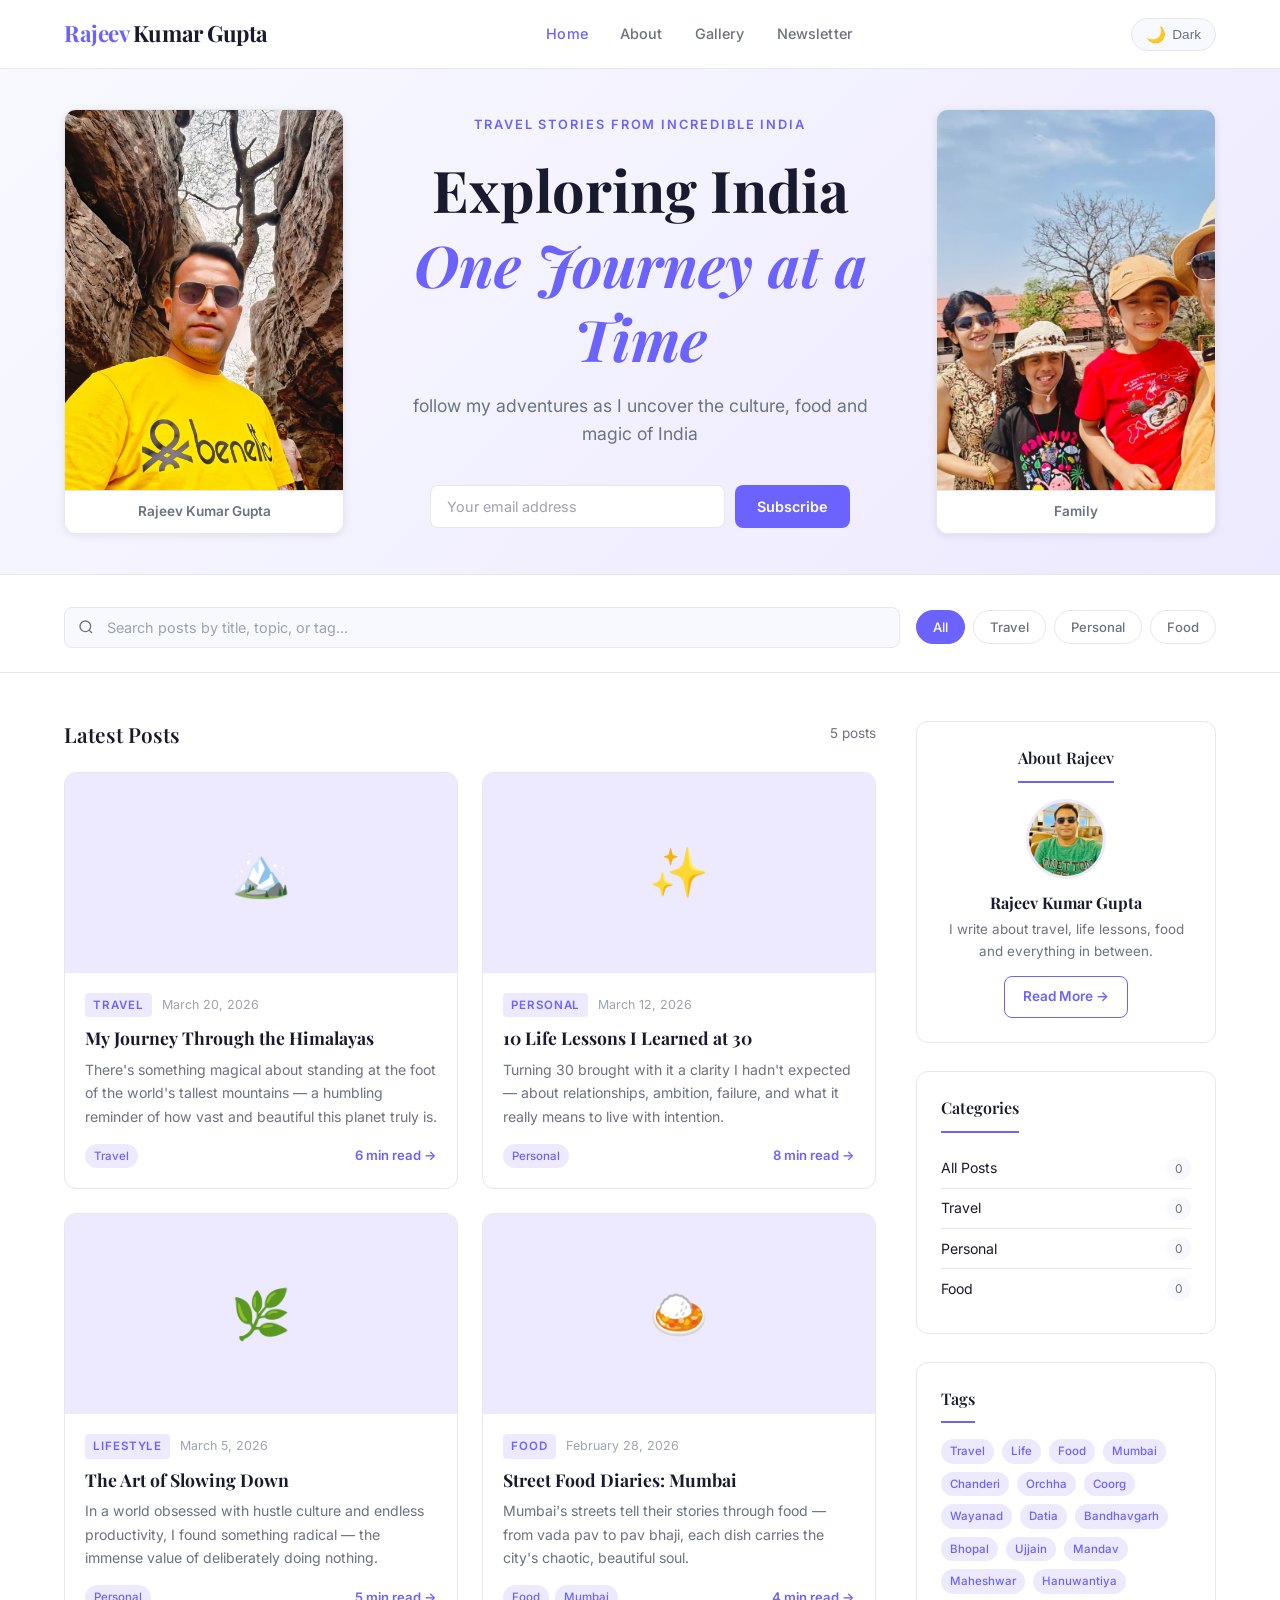
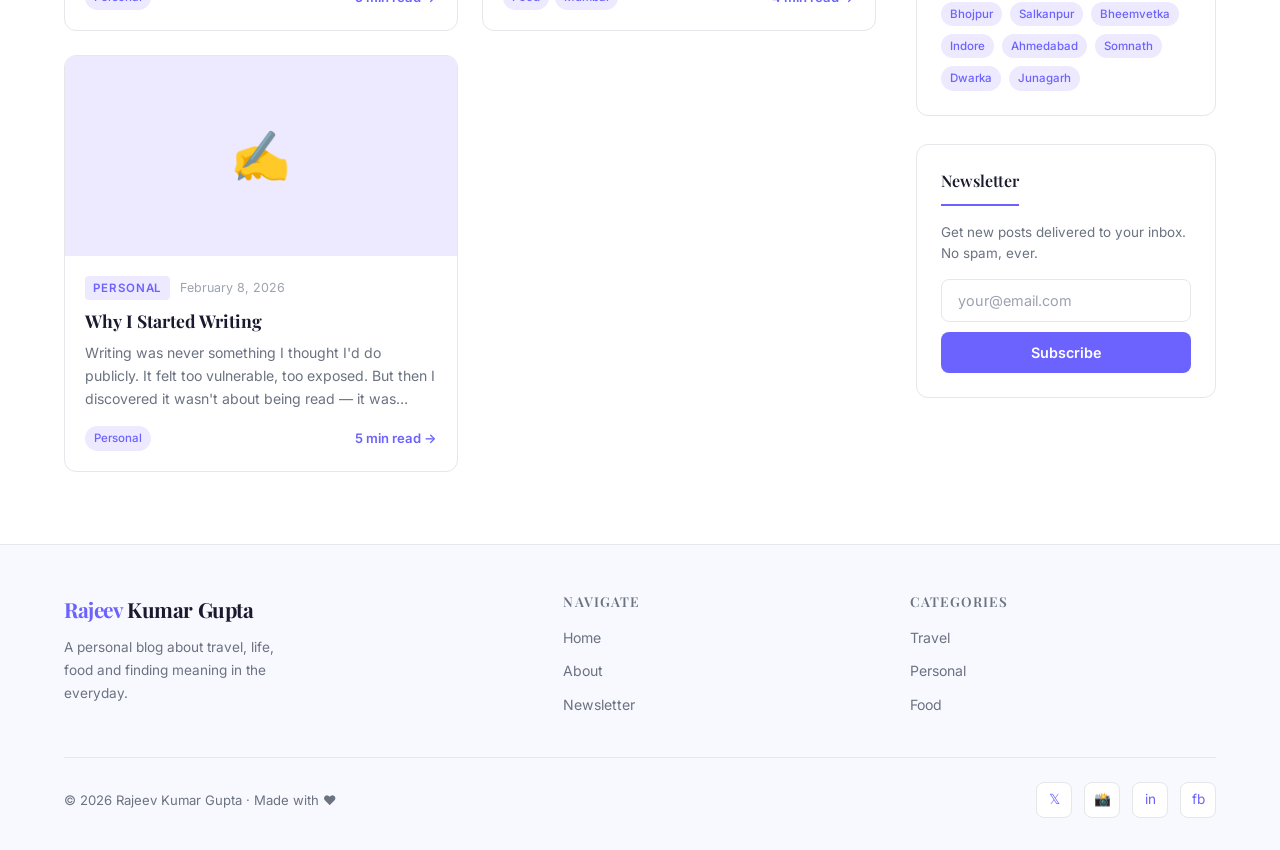
==== commit 127adfac: "Add files via upload" ====
--- a/index.html
+++ b/index.html
@@ -35,30 +35,33 @@
   </header>
 
   <!-- Hero -->
-  <section class="hero">
+  <section class="hero hero-with-photos">
     <div class="container">
-      <p class="hero-eyebrow">Travel Stories from Incredible India</p>
-      <h1>Exploring India<br /><em>One Journey at a Time</em></h1>
-      <p class="hero-sub">follow my adventures as I uncover the culture, food and magic of India</p>
-      <form class="newsletter-form" id="heroNewsletter">
-        <input type="email" placeholder="Your email address" required />
-        <button type="submit" class="btn">Subscribe</button>
-      </form>
-    </div>
-  </section>
-
-  <!-- Photo Section -->
-  <section class="home-photos">
-    <div class="container">
-      <div class="home-photo-grid">
-        <div class="home-photo-item">
+      <div class="hero-layout">
+
+        <!-- Left Photo -->
+        <div class="hero-photo-item">
           <img src="rajeev.jpg" alt="Rajeev Kumar Gupta" />
           <p class="home-photo-label">Rajeev Kumar Gupta</p>
         </div>
-        <div class="home-photo-item">
+
+        <!-- Center Text -->
+        <div class="hero-center">
+          <p class="hero-eyebrow">Travel Stories from Incredible India</p>
+          <h1>Exploring India<br /><em>One Journey at a Time</em></h1>
+          <p class="hero-sub">follow my adventures as I uncover the culture, food and magic of India</p>
+          <form class="newsletter-form" id="heroNewsletter">
+            <input type="email" placeholder="Your email address" required />
+            <button type="submit" class="btn">Subscribe</button>
+          </form>
+        </div>
+
+        <!-- Right Photo -->
+        <div class="hero-photo-item">
           <img src="family.jpg" alt="Family" />
           <p class="home-photo-label">Family</p>
         </div>
+
       </div>
     </div>
   </section>
--- a/style.css
+++ b/style.css
@@ -834,31 +834,31 @@
   .footer-bottom { flex-direction: column; align-items: center; text-align: center; }
 }
 
-/* ===== Home Photos Section ===== */
-.home-photos {
-  padding: 48px 0;
-  background: var(--bg);
-  border-bottom: 1px solid var(--border);
-}
-
-.home-photo-grid {
+/* ===== Hero with Photos ===== */
+.hero-with-photos { text-align: left; padding: 40px 0; }
+
+.hero-layout {
   display: grid;
-  grid-template-columns: 1fr 1fr;
-  gap: 24px;
-}
-
-.home-photo-item {
+  grid-template-columns: 280px 1fr 280px;
+  gap: 32px;
+  align-items: center;
+}
+
+.hero-center { text-align: center; }
+.hero-center .newsletter-form { margin: 0 auto; }
+
+.hero-photo-item {
   border-radius: var(--radius);
   overflow: hidden;
   border: 1px solid var(--border);
   box-shadow: var(--shadow);
   transition: transform var(--transition), box-shadow var(--transition);
 }
-.home-photo-item:hover { transform: translateY(-4px); box-shadow: var(--shadow-hover); }
-
-.home-photo-item img {
+.hero-photo-item:hover { transform: translateY(-4px); box-shadow: var(--shadow-hover); }
+
+.hero-photo-item img {
   width: 100%;
-  height: 420px;
+  height: 380px;
   object-fit: cover;
   object-position: top;
   display: block;
@@ -866,17 +866,23 @@
 
 .home-photo-label {
   text-align: center;
-  padding: 12px;
-  font-size: 0.88rem;
+  padding: 10px 12px;
+  font-size: 0.85rem;
   font-weight: 600;
   color: var(--text-muted);
   background: var(--bg-card);
   border-top: 1px solid var(--border);
 }
 
+@media (max-width: 900px) {
+  .hero-layout { grid-template-columns: 1fr 1fr; }
+  .hero-center { grid-column: 1 / -1; order: -1; text-align: center; }
+  .hero-photo-item img { height: 280px; }
+}
+
 @media (max-width: 640px) {
-  .home-photo-grid { grid-template-columns: 1fr; }
-  .home-photo-item img { height: 300px; }
+  .hero-layout { grid-template-columns: 1fr; }
+  .hero-photo-item img { height: 260px; }
 }
 
 /* ===== Gallery Page ===== */
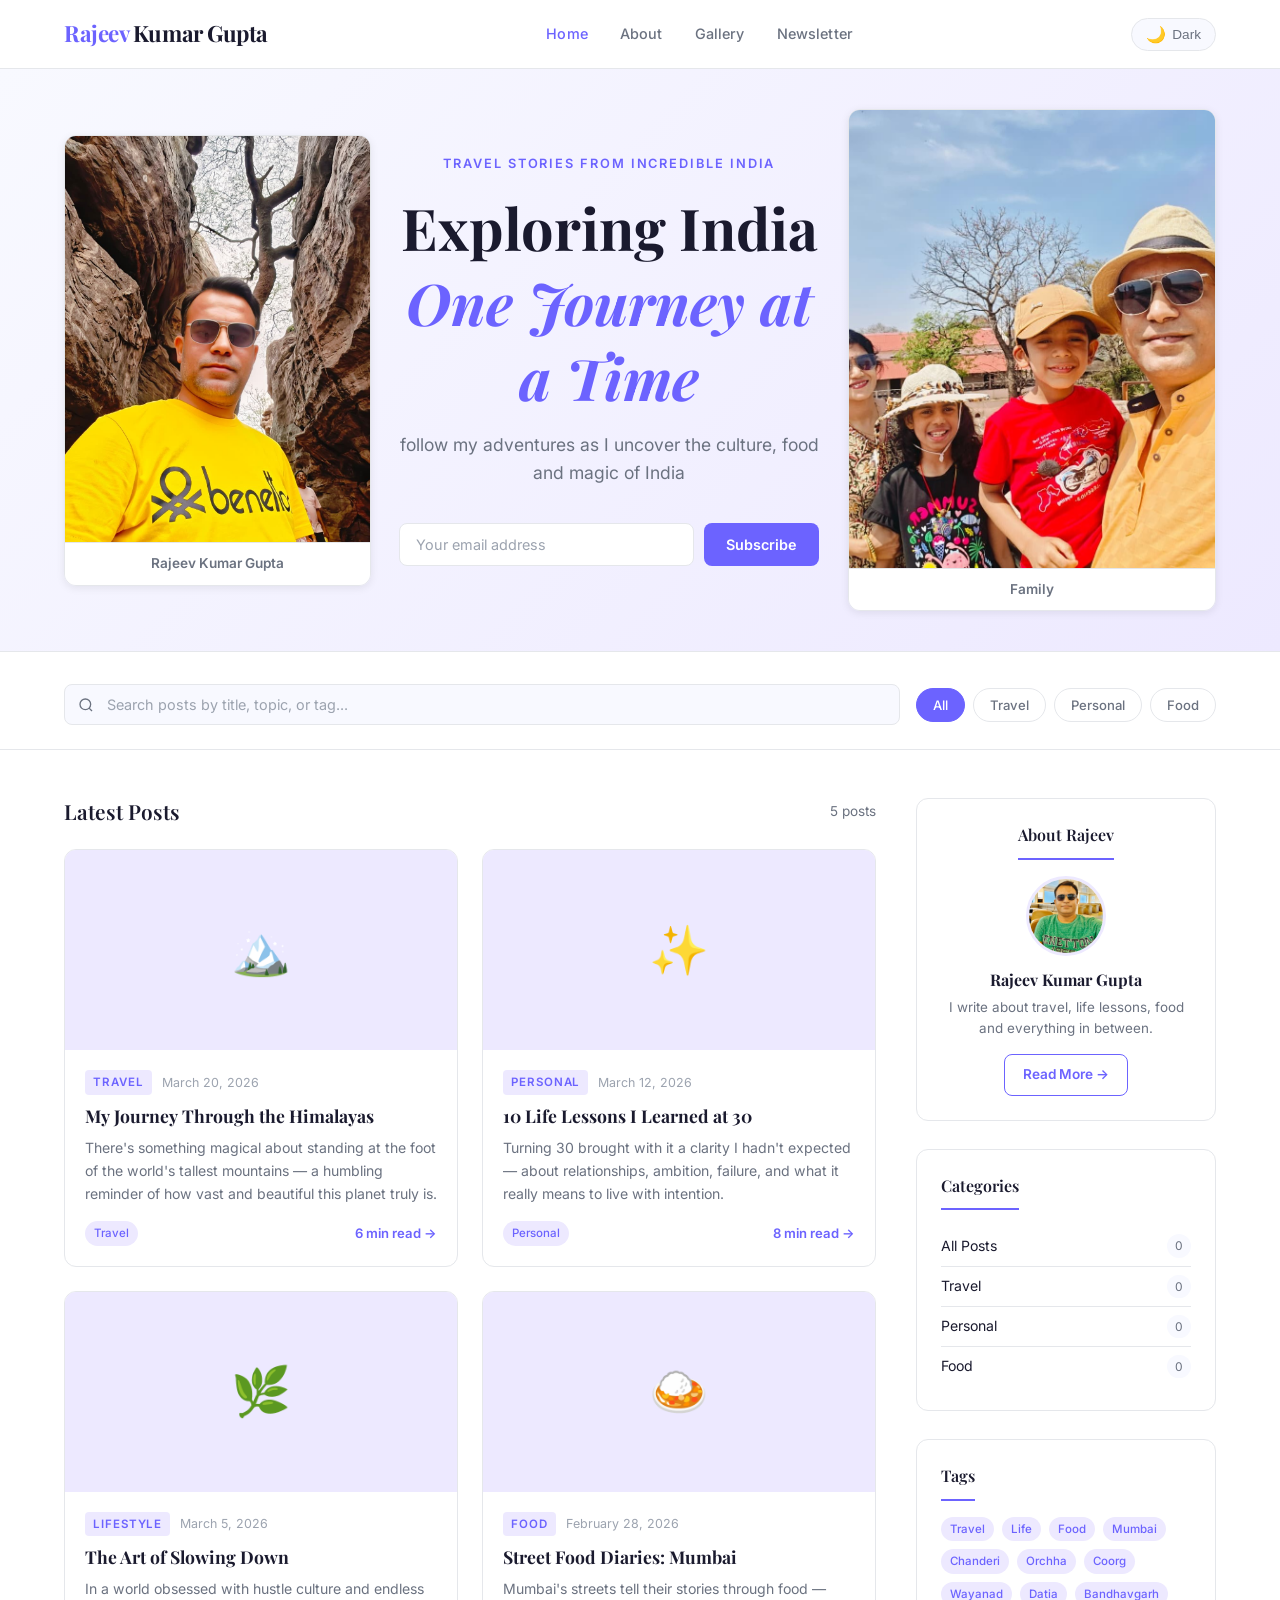
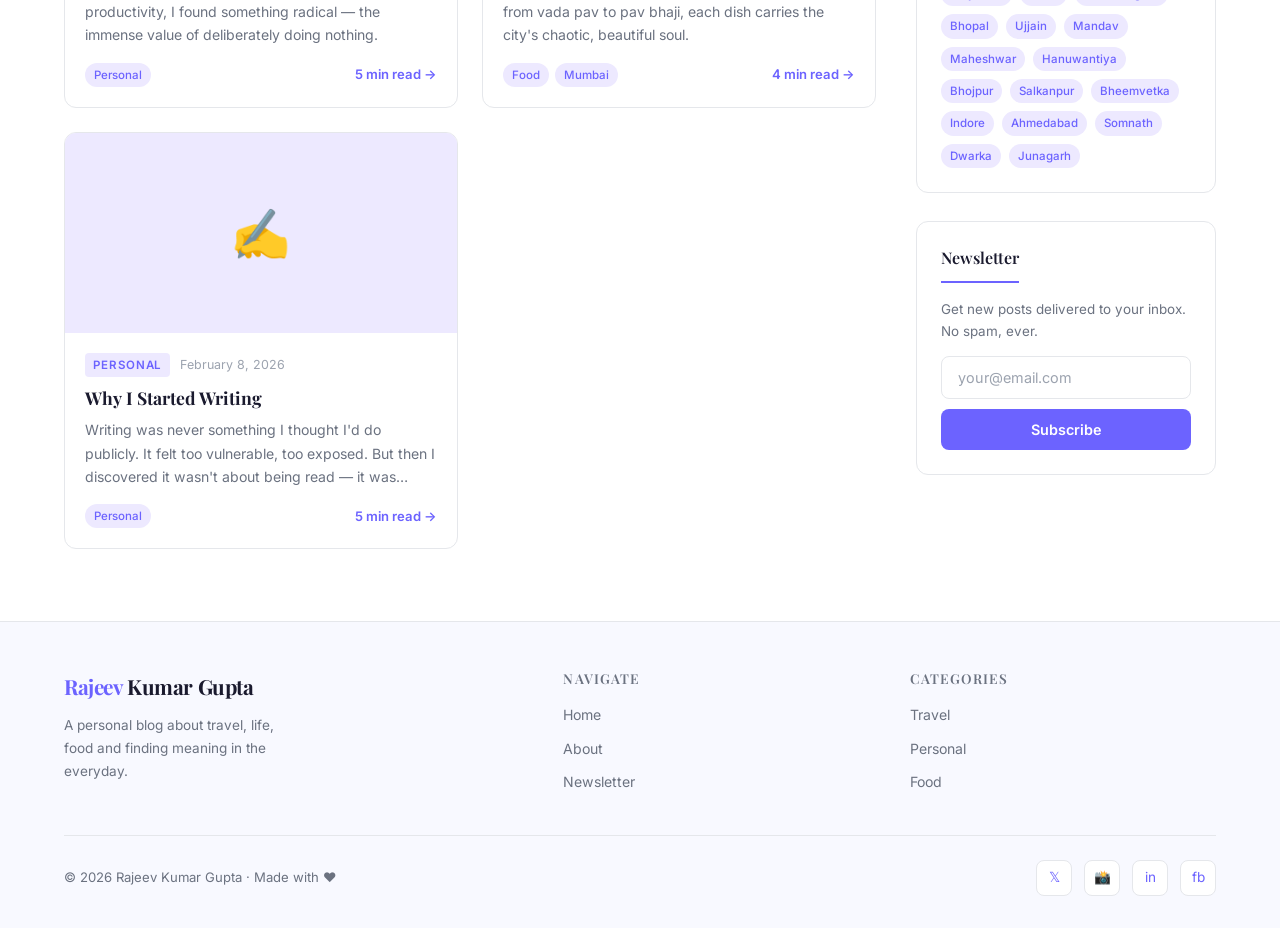
==== commit 02309269: "Add files via upload" ====
--- a/index.html
+++ b/index.html
@@ -57,7 +57,7 @@
         </div>
 
         <!-- Right Photo -->
-        <div class="hero-photo-item">
+        <div class="hero-photo-item hero-photo-family">
           <img src="family.jpg" alt="Family" />
           <p class="home-photo-label">Family</p>
         </div>
--- a/style.css
+++ b/style.css
@@ -839,8 +839,8 @@
 
 .hero-layout {
   display: grid;
-  grid-template-columns: 280px 1fr 280px;
-  gap: 32px;
+  grid-template-columns: 1fr 1.4fr 1.2fr;
+  gap: 24px;
   align-items: center;
 }
 
@@ -858,10 +858,14 @@
 
 .hero-photo-item img {
   width: 100%;
-  height: 380px;
+  aspect-ratio: 3 / 4;
   object-fit: cover;
-  object-position: top;
+  object-position: top center;
   display: block;
+}
+
+.hero-photo-family img {
+  aspect-ratio: 4 / 5;
 }
 
 .home-photo-label {
@@ -875,14 +879,14 @@
 }
 
 @media (max-width: 900px) {
-  .hero-layout { grid-template-columns: 1fr 1fr; }
-  .hero-center { grid-column: 1 / -1; order: -1; text-align: center; }
-  .hero-photo-item img { height: 280px; }
+  .hero-layout { grid-template-columns: 1fr 1.2fr 1.1fr; gap: 16px; }
 }
 
 @media (max-width: 640px) {
   .hero-layout { grid-template-columns: 1fr; }
-  .hero-photo-item img { height: 260px; }
+  .hero-center { order: -1; }
+  .hero-photo-family { order: 1; }
+  .hero-photo-item img { aspect-ratio: 4 / 3; }
 }
 
 /* ===== Gallery Page ===== */
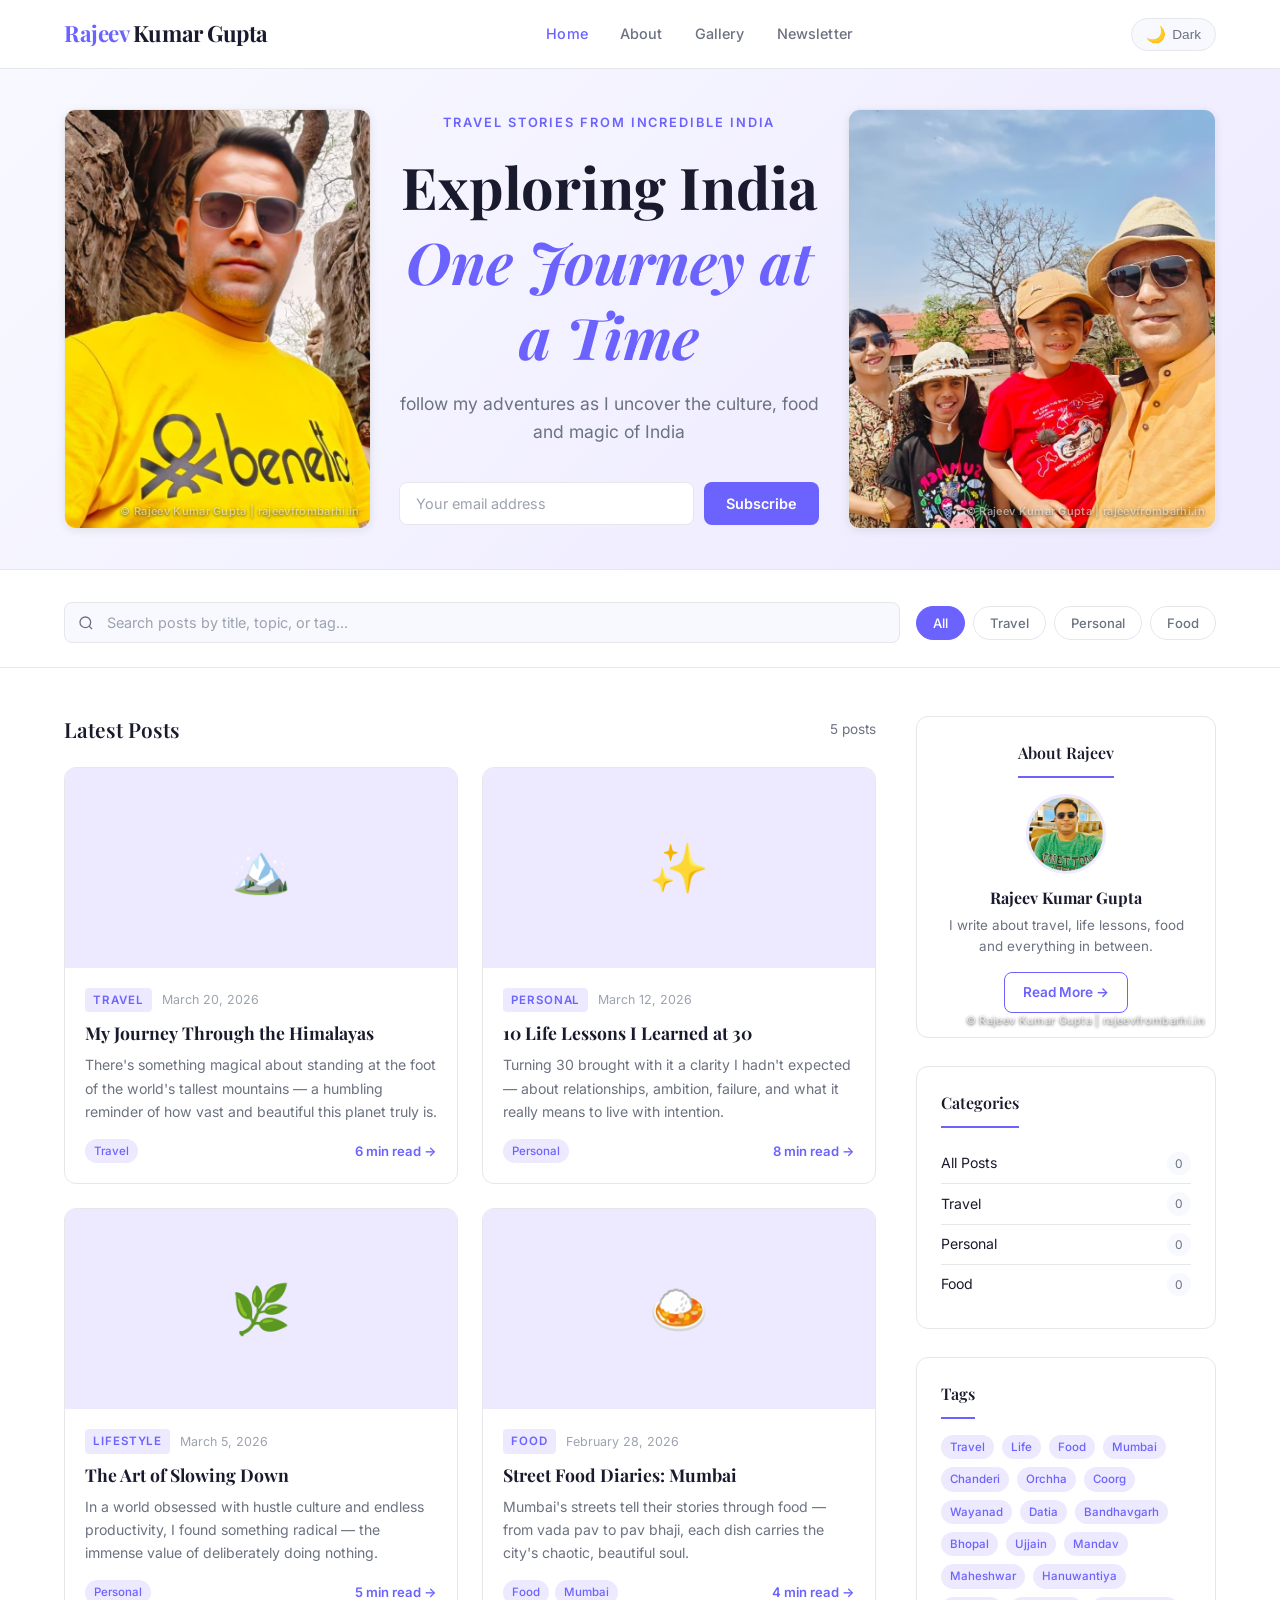
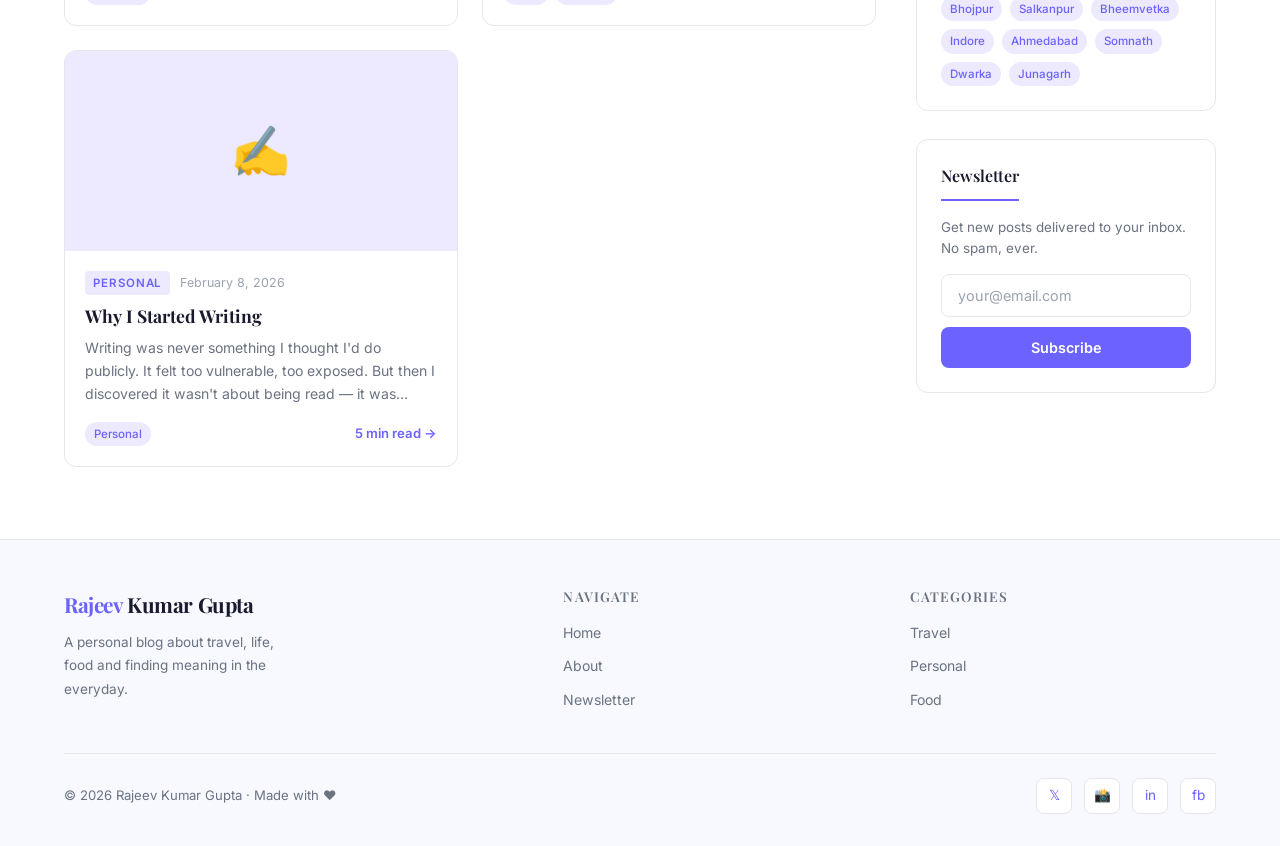
==== commit b47d1674: "Add files via upload" ====
--- a/index.html
+++ b/index.html
@@ -207,6 +207,7 @@
 
   <button class="scroll-top" id="scrollTop" aria-label="Scroll to top">↑</button>
 
+  <script src="protection.js"></script>
   <script src="script.js"></script>
   <script>
     function filterCategory(cat) {
--- a/style.css
+++ b/style.css
@@ -755,6 +755,66 @@
 .interest-icon { font-size: 2rem; margin-bottom: 8px; }
 .interest-item h4 { font-size: 0.9rem; }
 .interest-item p { font-size: 0.8rem; color: var(--text-muted); margin-top: 4px; }
+
+/* ===== Image Protection ===== */
+img.protected {
+  user-select: none;
+  -webkit-user-select: none;
+  -webkit-touch-callout: none;
+  pointer-events: none;
+}
+
+.img-shield {
+  position: absolute;
+  inset: 0;
+  z-index: 10;
+  background: transparent;
+  cursor: default;
+  user-select: none;
+  -webkit-user-select: none;
+}
+
+/* Watermark — visible on screenshots */
+.img-watermark {
+  position: absolute;
+  bottom: 8px;
+  right: 10px;
+  font-size: 0.68rem;
+  font-weight: 600;
+  color: rgba(255, 255, 255, 0.55);
+  text-shadow: 0 1px 3px rgba(0,0,0,0.6);
+  letter-spacing: 0.03em;
+  pointer-events: none;
+  user-select: none;
+  white-space: nowrap;
+}
+
+/* Diagonal watermark on lightbox */
+.lightbox .img-watermark {
+  bottom: auto;
+  right: auto;
+  top: 50%;
+  left: 50%;
+  transform: translate(-50%, -50%) rotate(-30deg);
+  font-size: 1.1rem;
+  color: rgba(255,255,255,0.12);
+  pointer-events: none;
+}
+
+/* Block print media — hides images when printing */
+@media print {
+  img, .hero-photo-item, .album-cover, .grid-item,
+  .masonry-item, .slide-display, .lightbox {
+    display: none !important;
+  }
+  body::before {
+    content: '© Rajeev Kumar Gupta | rajeevfrombarhi.in — Content is protected.';
+    display: block;
+    text-align: center;
+    padding: 40px;
+    font-size: 1.2rem;
+  }
+}
 
 /* ===== Toast ===== */
 .toast {
@@ -853,19 +913,16 @@
   border: 1px solid var(--border);
   box-shadow: var(--shadow);
   transition: transform var(--transition), box-shadow var(--transition);
+  height: 420px;
 }
 .hero-photo-item:hover { transform: translateY(-4px); box-shadow: var(--shadow-hover); }
 
 .hero-photo-item img {
   width: 100%;
-  aspect-ratio: 3 / 4;
+  height: 100%;
   object-fit: cover;
   object-position: top center;
   display: block;
-}
-
-.hero-photo-family img {
-  aspect-ratio: 4 / 5;
 }
 
 .home-photo-label {
@@ -886,7 +943,7 @@
   .hero-layout { grid-template-columns: 1fr; }
   .hero-center { order: -1; }
   .hero-photo-family { order: 1; }
-  .hero-photo-item img { aspect-ratio: 4 / 3; }
+  .hero-photo-item { height: 280px; }
 }
 
 /* ===== Gallery Page ===== */
@@ -897,34 +954,23 @@
 }
 
 .gallery-filter-section {
-  padding: 24px 0;
+  padding: 20px 0;
   border-bottom: 1px solid var(--border);
   background: var(--bg);
 }
-
-.gallery-filter-section .container {
-  display: flex;
-  align-items: center;
-  justify-content: space-between;
-  flex-wrap: wrap;
-  gap: 12px;
-}
-
+.gallery-filter-section .container { display: flex; align-items: center; justify-content: space-between; flex-wrap: wrap; gap: 12px; }
 .gallery-filters { display: flex; gap: 8px; flex-wrap: wrap; }
-
-.gallery-count {
-  font-size: 0.85rem;
-  color: var(--text-muted);
-  white-space: nowrap;
-}
-
-.gallery-grid {
+.gallery-count { font-size: 0.85rem; color: var(--text-muted); white-space: nowrap; }
+.gallery-region { font-size: 0.72rem; font-weight: 500; color: var(--accent); background: var(--accent-light); padding: 3px 8px; border-radius: 50px; white-space: nowrap; }
+
+/* Album Cards */
+.album-grid {
   display: grid;
-  grid-template-columns: repeat(auto-fill, minmax(240px, 1fr));
+  grid-template-columns: repeat(auto-fill, minmax(220px, 1fr));
   gap: 20px;
 }
 
-.gallery-card {
+.album-card {
   background: var(--bg-card);
   border: 1px solid var(--border);
   border-radius: var(--radius);
@@ -932,117 +978,340 @@
   cursor: pointer;
   transition: transform var(--transition), box-shadow var(--transition);
 }
-.gallery-card:hover { transform: translateY(-4px); box-shadow: var(--shadow-hover); }
-
-.gallery-img-wrap {
+.album-card:hover { transform: translateY(-4px); box-shadow: var(--shadow-hover); }
+
+.album-cover {
   position: relative;
   width: 100%;
   aspect-ratio: 4/3;
   background: var(--accent-light);
   overflow: hidden;
 }
-
-.gallery-img-wrap img {
-  width: 100%;
-  height: 100%;
-  object-fit: cover;
-  display: block;
-  transition: transform 0.4s ease;
-}
-.gallery-card:hover .gallery-img-wrap img { transform: scale(1.05); }
-
-.gallery-placeholder {
+.album-cover img { width: 100%; height: 100%; object-fit: cover; display: block; transition: transform 0.4s ease; }
+.album-card:hover .album-cover img { transform: scale(1.05); }
+
+.album-placeholder {
   display: flex;
   align-items: center;
   justify-content: center;
   width: 100%;
   height: 100%;
-  font-size: 3.5rem;
+  font-size: 3rem;
   background: linear-gradient(135deg, var(--accent-light), var(--bg-secondary));
+}
+
+.album-count {
   position: absolute;
-  top: 0;
+  bottom: 8px;
+  right: 8px;
+  background: rgba(0,0,0,0.65);
+  color: #fff;
+  font-size: 0.72rem;
+  font-weight: 600;
+  padding: 3px 9px;
+  border-radius: 50px;
+  backdrop-filter: blur(4px);
+}
+.album-count.no-photos { background: rgba(0,0,0,0.4); }
+
+.album-info { padding: 12px 14px; display: flex; align-items: center; justify-content: space-between; gap: 8px; }
+.album-info h3 { font-size: 0.92rem; font-weight: 600; font-family: 'Inter', sans-serif; }
+
+/* ===== Album Modal ===== */
+.album-modal {
+  display: none;
+  position: fixed;
+  inset: 0;
+  background: rgba(0,0,0,0.6);
+  z-index: 1500;
+  align-items: flex-end;
+  justify-content: center;
+  padding: 0;
+}
+.album-modal.open { display: flex; }
+
+.album-modal-inner {
+  background: var(--bg);
+  width: 100%;
+  max-height: 92vh;
+  border-radius: 20px 20px 0 0;
+  display: flex;
+  flex-direction: column;
+  overflow: hidden;
+  animation: slideUp 0.3s ease;
+}
+
+@keyframes slideUp {
+  from { transform: translateY(60px); opacity: 0; }
+  to   { transform: translateY(0);    opacity: 1; }
+}
+
+.modal-header {
+  display: flex;
+  align-items: center;
+  justify-content: space-between;
+  padding: 20px 24px 16px;
+  border-bottom: 1px solid var(--border);
+  gap: 16px;
+  flex-wrap: wrap;
+}
+.modal-header h2 { font-size: 1.3rem; }
+
+.modal-header-right {
+  display: flex;
+  align-items: center;
+  gap: 12px;
+  flex-wrap: wrap;
+}
+
+.modal-count { font-size: 0.8rem; color: var(--text-muted); white-space: nowrap; }
+
+.view-toggle { display: flex; gap: 4px; }
+.view-btn {
+  display: flex;
+  align-items: center;
+  gap: 5px;
+  padding: 6px 12px;
+  border: 1px solid var(--border);
+  border-radius: 6px;
+  background: transparent;
+  color: var(--text-muted);
+  font-size: 0.78rem;
+  font-weight: 500;
+  font-family: inherit;
+  cursor: pointer;
+  transition: all var(--transition);
+}
+.view-btn:hover { border-color: var(--accent); color: var(--accent); }
+.view-btn.active { background: var(--accent); border-color: var(--accent); color: #fff; }
+
+.modal-close {
+  width: 36px;
+  height: 36px;
+  border-radius: 50%;
+  border: 1px solid var(--border);
+  background: var(--bg-secondary);
+  color: var(--text);
+  font-size: 1.3rem;
+  cursor: pointer;
+  display: flex;
+  align-items: center;
+  justify-content: center;
+  transition: all var(--transition);
+  flex-shrink: 0;
+  line-height: 1;
+}
+.modal-close:hover { background: var(--accent); color: #fff; border-color: var(--accent); }
+
+.modal-body { flex: 1; overflow-y: auto; padding: 24px; }
+
+/* Empty album */
+.empty-album {
+  text-align: center;
+  padding: 60px 20px;
+  color: var(--text-muted);
+}
+.empty-album p { margin: 12px 0 6px; font-size: 1rem; }
+.empty-album small { font-size: 0.82rem; }
+.empty-album code { background: var(--bg-secondary); padding: 2px 6px; border-radius: 4px; font-size: 0.78rem; }
+
+/* ===== Grid View ===== */
+.view-grid {
+  display: grid;
+  grid-template-columns: repeat(auto-fill, minmax(200px, 1fr));
+  gap: 12px;
+}
+
+.grid-item {
+  position: relative;
+  aspect-ratio: 4/3;
+  border-radius: 8px;
+  overflow: hidden;
+  cursor: pointer;
+  background: var(--accent-light);
+}
+.grid-item img { width: 100%; height: 100%; object-fit: cover; display: block; transition: transform 0.35s ease; }
+.grid-item:hover img { transform: scale(1.06); }
+
+.grid-overlay {
+  position: absolute;
+  inset: 0;
+  background: linear-gradient(to top, rgba(0,0,0,0.55) 0%, transparent 50%);
+  display: flex;
+  align-items: flex-end;
+  padding: 10px;
+  opacity: 0;
+  transition: opacity var(--transition);
+}
+.grid-item:hover .grid-overlay { opacity: 1; }
+.grid-overlay span { color: #fff; font-size: 0.78rem; font-weight: 500; }
+
+.grid-item.img-error {
+  display: flex;
+  align-items: center;
+  justify-content: center;
+  color: var(--text-light);
+  font-size: 0.75rem;
+}
+.grid-item.img-error::after { content: 'Photo not found'; }
+
+/* ===== Masonry View ===== */
+.view-masonry {
+  columns: 3;
+  column-gap: 12px;
+}
+
+.masonry-item {
+  break-inside: avoid;
+  margin-bottom: 12px;
+  border-radius: 8px;
+  overflow: hidden;
+  cursor: pointer;
+  position: relative;
+  background: var(--accent-light);
+}
+.masonry-item img { width: 100%; display: block; transition: transform 0.35s ease; }
+.masonry-item:hover img { transform: scale(1.03); }
+.masonry-caption {
+  position: absolute;
+  bottom: 0;
   left: 0;
-}
-
-.gallery-info {
-  padding: 14px 16px;
-  display: flex;
-  align-items: center;
-  justify-content: space-between;
-}
-
-.gallery-info h3 {
-  font-size: 0.95rem;
-  font-weight: 600;
-  font-family: 'Inter', sans-serif;
-}
-
-.gallery-region {
-  font-size: 0.72rem;
-  font-weight: 500;
-  color: var(--accent);
+  right: 0;
+  background: linear-gradient(to top, rgba(0,0,0,0.6), transparent);
+  color: #fff;
+  font-size: 0.75rem;
+  padding: 20px 10px 8px;
+  opacity: 0;
+  transition: opacity var(--transition);
+}
+.masonry-item:hover .masonry-caption { opacity: 1; }
+
+/* ===== Slideshow View ===== */
+.view-slideshow { display: flex; flex-direction: column; gap: 16px; }
+
+.slideshow-main {
+  display: flex;
+  align-items: center;
+  gap: 12px;
+}
+
+.slide-display {
+  flex: 1;
+  position: relative;
+  background: #000;
+  border-radius: 12px;
+  overflow: hidden;
+  min-height: 300px;
+  display: flex;
+  align-items: center;
+  justify-content: center;
+}
+
+.slide-display img {
+  max-width: 100%;
+  max-height: 60vh;
+  object-fit: contain;
+  display: block;
+}
+
+.slide-caption {
+  position: absolute;
+  bottom: 0;
+  left: 0;
+  right: 0;
+  background: linear-gradient(to top, rgba(0,0,0,0.7), transparent);
+  color: #fff;
+  font-size: 0.88rem;
+  padding: 24px 16px 12px;
+  text-align: center;
+}
+
+.slide-btn {
+  width: 44px;
+  height: 44px;
+  border-radius: 50%;
+  border: 1px solid var(--border);
+  background: var(--bg-secondary);
+  color: var(--text);
+  font-size: 1.6rem;
+  cursor: pointer;
+  display: flex;
+  align-items: center;
+  justify-content: center;
+  flex-shrink: 0;
+  transition: all var(--transition);
+  line-height: 1;
+}
+.slide-btn:hover { background: var(--accent); color: #fff; border-color: var(--accent); }
+
+.slide-counter { text-align: center; font-size: 0.82rem; color: var(--text-muted); }
+
+.slide-thumbs {
+  display: flex;
+  gap: 8px;
+  overflow-x: auto;
+  padding-bottom: 4px;
+  scroll-snap-type: x mandatory;
+}
+.slide-thumbs::-webkit-scrollbar { height: 4px; }
+.slide-thumbs::-webkit-scrollbar-track { background: var(--border); border-radius: 2px; }
+.slide-thumbs::-webkit-scrollbar-thumb { background: var(--accent); border-radius: 2px; }
+
+.slide-thumb {
+  flex-shrink: 0;
+  width: 72px;
+  height: 52px;
+  border-radius: 6px;
+  overflow: hidden;
+  cursor: pointer;
+  border: 2px solid transparent;
+  transition: border-color var(--transition);
+  scroll-snap-align: start;
   background: var(--accent-light);
-  padding: 3px 8px;
-  border-radius: 50px;
-  white-space: nowrap;
-}
+}
+.slide-thumb img { width: 100%; height: 100%; object-fit: cover; display: block; }
+.slide-thumb.active { border-color: var(--accent); }
+
+.slide-controls { display: flex; justify-content: center; }
 
 /* ===== Lightbox ===== */
 .lightbox {
   display: none;
   position: fixed;
   inset: 0;
-  background: rgba(0,0,0,0.92);
-  z-index: 2000;
+  background: rgba(0,0,0,0.93);
+  z-index: 3000;
   align-items: center;
   justify-content: center;
   padding: 20px;
 }
 .lightbox.open { display: flex; }
 
-.lightbox-inner {
-  max-width: 860px;
-  width: 100%;
-  text-align: center;
-  position: relative;
-}
+.lightbox-inner { max-width: 900px; width: 100%; text-align: center; }
 
 .lightbox-img {
-  max-height: 70vh;
+  max-height: 75vh;
   max-width: 100%;
-  border-radius: 12px;
+  border-radius: 10px;
   object-fit: contain;
   display: block;
   margin: 0 auto;
 }
 
-.lightbox-placeholder {
-  display: none;
-  align-items: center;
-  justify-content: center;
-  font-size: 8rem;
-  height: 300px;
-  background: var(--accent-light);
-  border-radius: 12px;
-}
-
-.lightbox-caption {
-  margin-top: 16px;
-  color: #fff;
-}
-.lightbox-caption h3 { font-size: 1.3rem; margin-bottom: 4px; color: #fff; }
-.lightbox-caption p { font-size: 0.88rem; color: rgba(255,255,255,0.7); }
+.lightbox-caption { margin-top: 16px; color: #fff; }
+.lightbox-caption h3 { font-size: 1.2rem; margin-bottom: 4px; color: #fff; }
+.lightbox-caption p { font-size: 0.85rem; color: rgba(255,255,255,0.7); }
 
 .lightbox-close {
   position: fixed;
-  top: 20px;
-  right: 24px;
+  top: 16px;
+  right: 20px;
   background: rgba(255,255,255,0.12);
   border: none;
   color: #fff;
-  font-size: 1.8rem;
-  width: 44px;
-  height: 44px;
+  font-size: 1.6rem;
+  width: 40px;
+  height: 40px;
   border-radius: 50%;
   cursor: pointer;
   display: flex;
@@ -1061,8 +1330,8 @@
   border: none;
   color: #fff;
   font-size: 2.5rem;
-  width: 52px;
-  height: 52px;
+  width: 50px;
+  height: 50px;
   border-radius: 50%;
   cursor: pointer;
   display: flex;
@@ -1071,12 +1340,21 @@
   transition: background var(--transition);
   line-height: 1;
 }
-.lightbox-prev { left: 16px; }
-.lightbox-next { right: 16px; }
+.lightbox-prev { left: 12px; }
+.lightbox-next { right: 12px; }
 .lightbox-prev:hover, .lightbox-next:hover { background: rgba(255,255,255,0.25); }
 
-@media (max-width: 640px) {
-  .gallery-grid { grid-template-columns: repeat(2, 1fr); gap: 12px; }
+@media (max-width: 768px) {
+  .view-masonry { columns: 2; }
+  .album-grid { grid-template-columns: repeat(2, 1fr); gap: 12px; }
+  .view-grid { grid-template-columns: repeat(2, 1fr); }
+  .modal-header { padding: 16px; }
+  .view-btn span, .view-btn svg + * { display: none; }
+  .view-btn { padding: 6px 10px; }
+}
+
+@media (max-width: 480px) {
+  .view-masonry { columns: 1; }
   .lightbox-prev { left: 4px; }
   .lightbox-next { right: 4px; }
 }
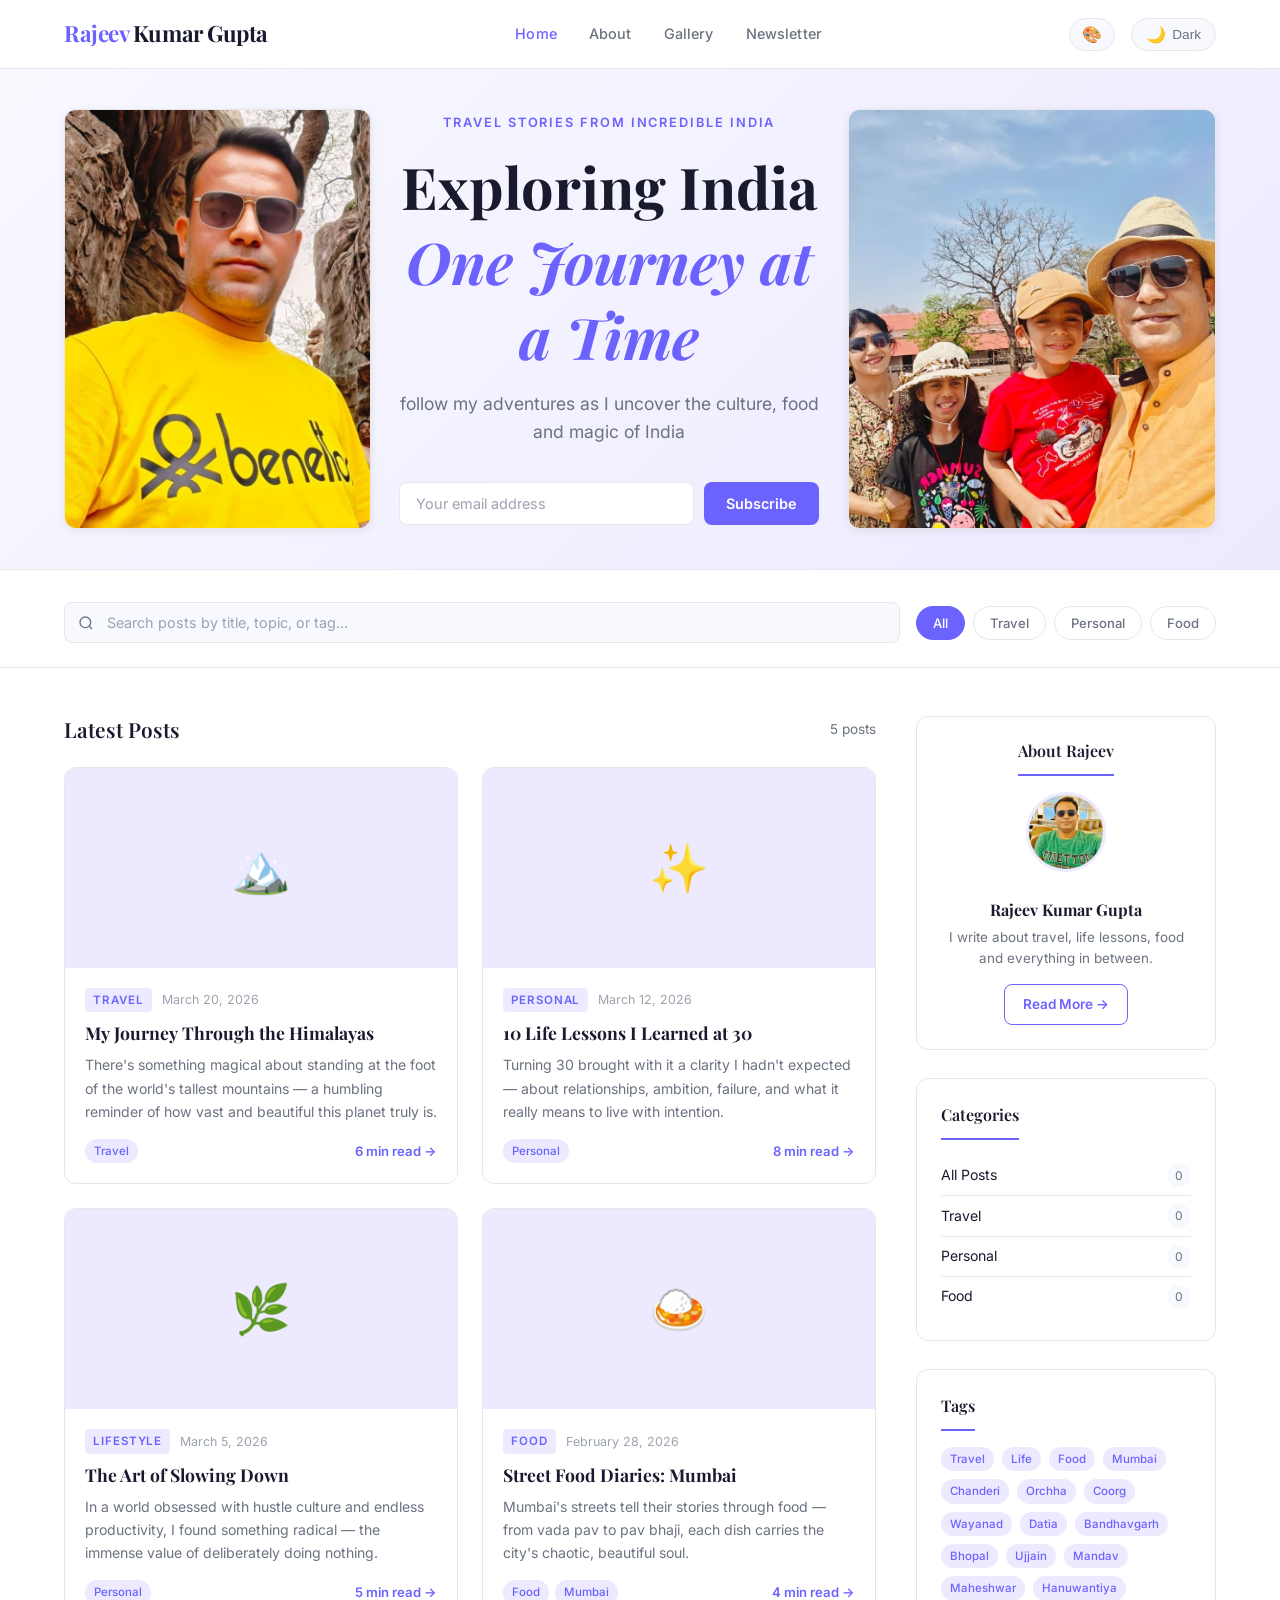
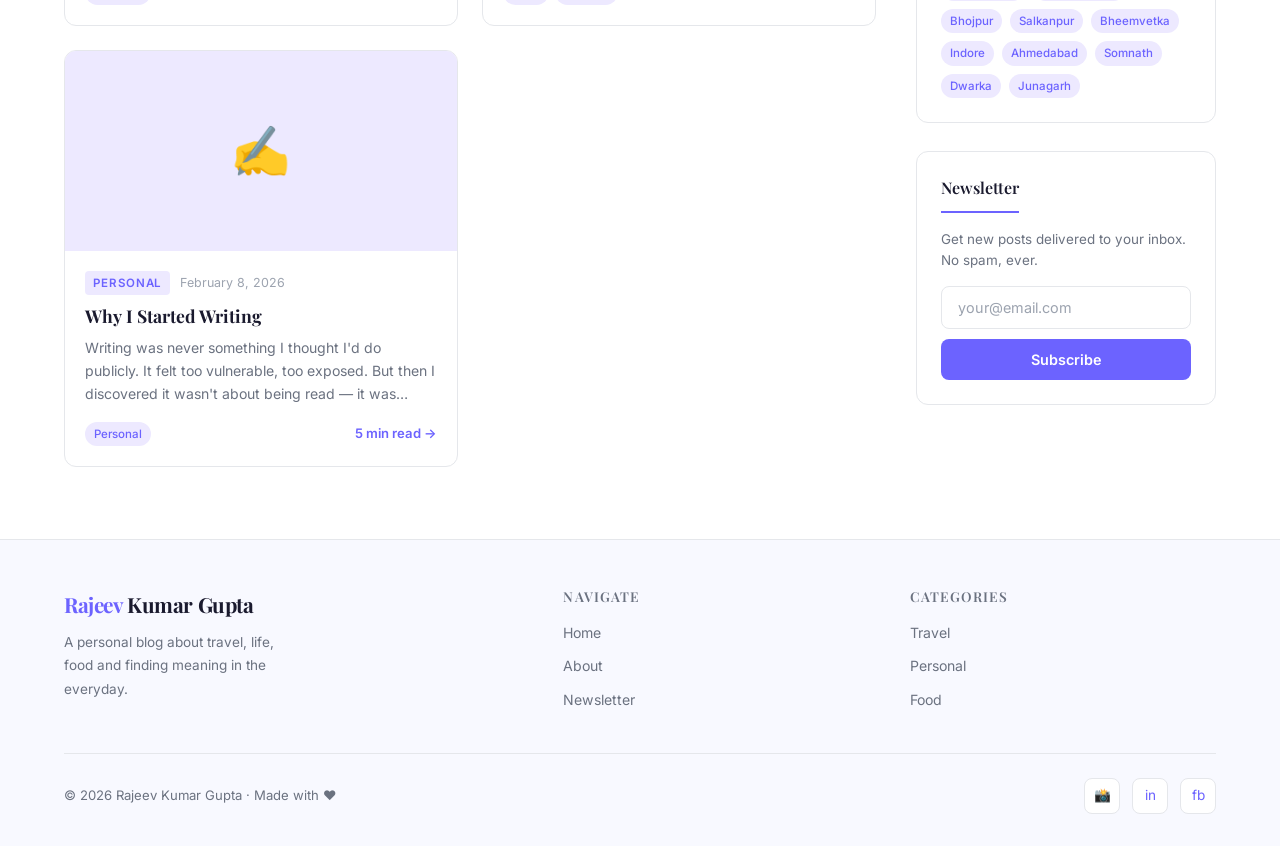
==== commit 79198a81: "Add files via upload" ====
--- a/index.html
+++ b/index.html
@@ -196,7 +196,6 @@
       <div class="footer-bottom">
         <p>© 2026 Rajeev Kumar Gupta · Made with ❤️</p>
       <div class="social-links">
-           <a href="https://x.com/rajeevgupta39" class="social-link" title="Twitter">𝕏</a>
            <a href="https://instagram.com/irajeevkgupta" class="social-link" title="Instagram">📸</a>
            <a href="https://www.linkedin.com/in/rajeev-kumar-gupta-26682623/" class="social-link" title="LinkedIn">in</a>
 		   <a href="https://www.facebook.com/rajeevgupta39" class="social-link" title="Facebook">fb</a>
--- a/style.css
+++ b/style.css
@@ -37,6 +37,163 @@
   --tag-text: #8b80ff;
 }
 
+/* ===== Dark mode — hero backgrounds use neutral gradient (no accent-light clash) ===== */
+[data-theme="dark"] .gallery-hero,
+[data-theme="dark"] .about-hero,
+[data-theme="dark"] .post-hero {
+  background: linear-gradient(135deg, #0f0f1a 0%, #1e1e32 100%);
+}
+[data-theme="dark"] .gallery-hero p,
+[data-theme="dark"] .about-hero .tagline,
+[data-theme="dark"] .post-hero .post-hero-meta {
+  color: #9ca3af;
+}
+[data-theme="dark"] .gallery-hero h1,
+[data-theme="dark"] .about-hero h1,
+[data-theme="dark"] .post-hero h1 {
+  color: #e8e8f0;
+}
+[data-theme="dark"] .hero-eyebrow,
+[data-theme="dark"] .gallery-hero .hero-eyebrow {
+  color: var(--accent);
+  background: var(--accent-light);
+  display: inline-block;
+  padding: 4px 12px;
+  border-radius: 50px;
+}
+
+/* ===== Dark mode — theme toggle visibility ===== */
+[data-theme="dark"] .theme-toggle {
+  background: #1e1e32;
+  border-color: #4a4a6a;
+  color: #e8e8f0;
+}
+[data-theme="dark"] .theme-toggle:hover {
+  border-color: var(--accent);
+  color: var(--accent);
+}
+
+/* ===== Dark mode — footer text visibility ===== */
+[data-theme="dark"] .footer-brand p,
+[data-theme="dark"] .footer-col h4,
+[data-theme="dark"] .footer-col ul li a,
+[data-theme="dark"] .footer-bottom p,
+[data-theme="dark"] .footer-bottom a { color: #b0b8c8; }
+[data-theme="dark"] .footer-col ul li a:hover,
+[data-theme="dark"] .footer-bottom a:hover { color: var(--accent); }
+
+/* ===== Dark mode — black text on bright accent backgrounds ===== */
+[data-theme="dark"] .cat-btn.active,
+[data-theme="dark"] .view-btn.active,
+[data-theme="dark"] .btn,
+[data-theme="dark"] .btn:hover,
+[data-theme="dark"] .btn-outline:hover,
+[data-theme="dark"] .slide-btn:hover,
+[data-theme="dark"] .modal-close:hover,
+[data-theme="dark"] .cat-btn:hover,
+[data-theme="dark"] .view-btn:hover {
+  color: #1a1a2e !important;
+}
+[data-theme="dark"] .swatch.active::after { color: #1a1a2e; }
+
+/* ===== Color Themes (Light) ===== */
+[data-color="blue"]   { --accent:#3b82f6; --accent-hover:#2563eb; --accent-light:#eff6ff; --shadow-hover:0 8px 24px rgba(59,130,246,.18); --tag-bg:#eff6ff; --tag-text:#3b82f6; --bg-secondary:#f0f7ff; }
+[data-color="green"]  { --accent:#10b981; --accent-hover:#059669; --accent-light:#ecfdf5; --shadow-hover:0 8px 24px rgba(16,185,129,.18); --tag-bg:#ecfdf5; --tag-text:#10b981; --bg-secondary:#f0fdf8; }
+[data-color="orange"] { --accent:#f97316; --accent-hover:#ea6c0a; --accent-light:#fff7ed; --shadow-hover:0 8px 24px rgba(249,115,22,.18); --tag-bg:#fff7ed; --tag-text:#f97316; --bg-secondary:#fffbf5; }
+[data-color="rose"]   { --accent:#f43f5e; --accent-hover:#e11d48; --accent-light:#fff1f2; --shadow-hover:0 8px 24px rgba(244,63,94,.18); --tag-bg:#fff1f2; --tag-text:#f43f5e; --bg-secondary:#fff5f6; }
+[data-color="teal"]   { --accent:#14b8a6; --accent-hover:#0d9488; --accent-light:#f0fdfa; --shadow-hover:0 8px 24px rgba(20,184,166,.18); --tag-bg:#f0fdfa; --tag-text:#14b8a6; --bg-secondary:#f0fffe; }
+[data-color="crimson"]{ --accent:#dc2626; --accent-hover:#b91c1c; --accent-light:#fef2f2; --shadow-hover:0 8px 24px rgba(220,38,38,.18); --tag-bg:#fef2f2; --tag-text:#dc2626; --bg-secondary:#fff5f5; }
+[data-color="golden"] { --accent:#d97706; --accent-hover:#b45309; --accent-light:#fffbeb; --shadow-hover:0 8px 24px rgba(217,119,6,.18); --tag-bg:#fffbeb; --tag-text:#d97706; --bg-secondary:#fffdf0; }
+[data-color="indigo"]  { --accent:#4f46e5; --accent-hover:#4338ca; --accent-light:#eef2ff; --shadow-hover:0 8px 24px rgba(79,70,229,.18); --tag-bg:#eef2ff; --tag-text:#4f46e5; --bg-secondary:#f3f5ff; }
+[data-color="emerald"] { --accent:#059669; --accent-hover:#047857; --accent-light:#ecfdf5; --shadow-hover:0 8px 24px rgba(5,150,105,.18); --tag-bg:#ecfdf5; --tag-text:#059669; --bg-secondary:#f0fdf6; }
+
+/* ===== Color Themes (Dark) — restore dark backgrounds + bright accents ===== */
+[data-color="blue"][data-theme="dark"]    { --bg:#0f0f1a; --bg-secondary:#161626; --bg-card:#1a1a2e; --header-bg:#0f0f1a; --accent:#93c5fd; --accent-hover:#60a5fa; --accent-light:#1e3a5f; --shadow-hover:0 8px 24px rgba(147,197,253,.22); --tag-bg:#1e3a5f; --tag-text:#93c5fd; }
+[data-color="green"][data-theme="dark"]   { --bg:#0f0f1a; --bg-secondary:#161626; --bg-card:#1a1a2e; --header-bg:#0f0f1a; --accent:#6ee7b7; --accent-hover:#34d399; --accent-light:#0f3d2a; --shadow-hover:0 8px 24px rgba(110,231,183,.22); --tag-bg:#0f3d2a; --tag-text:#6ee7b7; }
+[data-color="orange"][data-theme="dark"]  { --bg:#0f0f1a; --bg-secondary:#161626; --bg-card:#1a1a2e; --header-bg:#0f0f1a; --accent:#fdba74; --accent-hover:#fb923c; --accent-light:#3d2209; --shadow-hover:0 8px 24px rgba(253,186,116,.22); --tag-bg:#3d2209; --tag-text:#fdba74; }
+[data-color="rose"][data-theme="dark"]    { --bg:#0f0f1a; --bg-secondary:#161626; --bg-card:#1a1a2e; --header-bg:#0f0f1a; --accent:#fda4af; --accent-hover:#fb7185; --accent-light:#3d0d1a; --shadow-hover:0 8px 24px rgba(253,164,175,.22); --tag-bg:#3d0d1a; --tag-text:#fda4af; }
+[data-color="teal"][data-theme="dark"]    { --bg:#0f0f1a; --bg-secondary:#161626; --bg-card:#1a1a2e; --header-bg:#0f0f1a; --accent:#5eead4; --accent-hover:#2dd4bf; --accent-light:#0d3330; --shadow-hover:0 8px 24px rgba(94,234,212,.22); --tag-bg:#0d3330; --tag-text:#5eead4; }
+[data-color="crimson"][data-theme="dark"] { --bg:#0f0f1a; --bg-secondary:#161626; --bg-card:#1a1a2e; --header-bg:#0f0f1a; --accent:#fca5a5; --accent-hover:#f87171; --accent-light:#3d0e0e; --shadow-hover:0 8px 24px rgba(252,165,165,.22); --tag-bg:#3d0e0e; --tag-text:#fca5a5; }
+[data-color="golden"][data-theme="dark"]  { --bg:#0f0f1a; --bg-secondary:#161626; --bg-card:#1a1a2e; --header-bg:#0f0f1a; --accent:#fcd34d; --accent-hover:#fbbf24; --accent-light:#3d2e06; --shadow-hover:0 8px 24px rgba(252,211,77,.22); --tag-bg:#3d2e06; --tag-text:#fcd34d; }
+[data-color="indigo"][data-theme="dark"]  { --bg:#0f0f1a; --bg-secondary:#161626; --bg-card:#1a1a2e; --header-bg:#0f0f1a; --accent:#a5b4fc; --accent-hover:#818cf8; --accent-light:#1e1e4a; --shadow-hover:0 8px 24px rgba(165,180,252,.22); --tag-bg:#1e1e4a; --tag-text:#a5b4fc; }
+[data-color="emerald"][data-theme="dark"] { --bg:#0f0f1a; --bg-secondary:#161626; --bg-card:#1a1a2e; --header-bg:#0f0f1a; --accent:#86efac; --accent-hover:#6ee7b7; --accent-light:#0a2e1e; --shadow-hover:0 8px 24px rgba(134,239,172,.22); --tag-bg:#0a2e1e; --tag-text:#86efac; }
+
+/* ===== Theme Picker ===== */
+.theme-picker-wrap { position: relative; }
+
+.theme-picker-btn {
+  background: var(--bg-secondary);
+  border: 1px solid var(--border);
+  border-radius: 50px;
+  padding: 6px 12px;
+  cursor: pointer;
+  font-size: 1rem;
+  transition: all var(--transition);
+  display: flex;
+  align-items: center;
+  gap: 4px;
+  color: var(--text-muted);
+}
+.theme-picker-btn:hover { border-color: var(--accent); }
+
+.theme-palette {
+  display: none;
+  position: absolute;
+  top: calc(100% + 10px);
+  right: 0;
+  background: var(--bg-card);
+  border: 1px solid var(--border);
+  border-radius: var(--radius);
+  padding: 14px;
+  box-shadow: var(--shadow-hover);
+  z-index: 500;
+  width: 220px;
+}
+.theme-palette.open { display: block; }
+.theme-palette h4 { font-size: 0.75rem; font-weight: 600; text-transform: uppercase; letter-spacing: 0.08em; color: var(--text-muted); margin-bottom: 10px; }
+
+.theme-swatches { display: flex; flex-wrap: wrap; gap: 8px; }
+
+.swatch {
+  width: 32px;
+  height: 32px;
+  border-radius: 50%;
+  cursor: pointer;
+  border: 2px solid transparent;
+  transition: transform var(--transition), border-color var(--transition);
+  position: relative;
+}
+.swatch:hover { transform: scale(1.15); }
+.swatch.active { border-color: var(--text); transform: scale(1.1); }
+.swatch.active::after {
+  content: '✓';
+  position: absolute;
+  inset: 0;
+  display: flex;
+  align-items: center;
+  justify-content: center;
+  color: #fff;
+  font-size: 0.75rem;
+  font-weight: 700;
+}
+.swatch[title]::before {
+  content: attr(title);
+  position: absolute;
+  bottom: calc(100% + 6px);
+  left: 50%;
+  transform: translateX(-50%);
+  background: var(--text);
+  color: var(--bg);
+  font-size: 0.68rem;
+  padding: 3px 6px;
+  border-radius: 4px;
+  white-space: nowrap;
+  opacity: 0;
+  pointer-events: none;
+  transition: opacity var(--transition);
+}
+.swatch:hover::before { opacity: 1; }
+
 /* ===== Reset & Base ===== */
 *, *::before, *::after { box-sizing: border-box; margin: 0; padding: 0; }
 
@@ -142,7 +299,7 @@
   display: block;
   width: 22px;
   height: 2px;
-  background: var(--text);
+  background: #1a1a2e;
   border-radius: 2px;
   transition: all var(--transition);
 }
@@ -451,7 +608,8 @@
 }
 
 /* About Widget */
-.about-widget { text-align: center; }
+.about-widget { text-align: center; display: flex; flex-direction: column; align-items: center; }
+.about-widget .img-protect-wrap { margin: 0 auto 14px; display: block; }
 .about-avatar {
   width: 80px;
   height: 80px;
@@ -762,6 +920,31 @@
   -webkit-user-select: none;
   -webkit-touch-callout: none;
   pointer-events: none;
+  display: block;
+}
+
+/* Wraps tightly around each image so shield covers only the image */
+.img-protect-wrap {
+  position: relative;
+  display: inline-block;
+  line-height: 0;
+  max-width: 100%;
+}
+
+/* For full-width images (inside fixed-height containers) */
+.hero-photo-item .img-protect-wrap,
+.album-cover .img-protect-wrap,
+.grid-item .img-protect-wrap,
+.slide-display .img-protect-wrap {
+  display: block;
+  width: 100%;
+  height: 100%;
+}
+
+/* Masonry: let natural image height flow */
+.masonry-item .img-protect-wrap {
+  display: block;
+  width: 100%;
 }
 
 .img-shield {
@@ -774,32 +957,6 @@
   -webkit-user-select: none;
 }
 
-/* Watermark — visible on screenshots */
-.img-watermark {
-  position: absolute;
-  bottom: 8px;
-  right: 10px;
-  font-size: 0.68rem;
-  font-weight: 600;
-  color: rgba(255, 255, 255, 0.55);
-  text-shadow: 0 1px 3px rgba(0,0,0,0.6);
-  letter-spacing: 0.03em;
-  pointer-events: none;
-  user-select: none;
-  white-space: nowrap;
-}
-
-/* Diagonal watermark on lightbox */
-.lightbox .img-watermark {
-  bottom: auto;
-  right: auto;
-  top: 50%;
-  left: 50%;
-  transform: translate(-50%, -50%) rotate(-30deg);
-  font-size: 1.1rem;
-  color: rgba(255,255,255,0.12);
-  pointer-events: none;
-}
 
 /* Block print media — hides images when printing */
 @media print {
@@ -867,23 +1024,51 @@
   .sidebar { order: -1; }
   .footer-grid { grid-template-columns: 1fr 1fr; }
   .about-grid { grid-template-columns: 1fr; }
+  .about-widget { text-align: center; align-items: center; display: flex; flex-direction: column; }
+  .about-widget .img-protect-wrap { margin: 0 auto 14px; }
 }
 
 @media (max-width: 640px) {
-  .nav-links { display: none; }
-  .nav-links.open {
-    display: flex;
-    flex-direction: column;
-    position: absolute;
-    top: 68px;
-    left: 0;
-    right: 0;
-    background: var(--header-bg);
-    border-bottom: 1px solid var(--border);
-    padding: 20px 24px;
-    gap: 16px;
+  /* Row 1: Brand (left) + Theme toggle (right) */
+  /* Row 2: Home, About, Gallery, Newsletter */
+  nav { flex-wrap: wrap; height: auto; padding: 10px 0; gap: 0; }
+  .hamburger { display: none; }
+  .nav-brand { order: 1; flex: 1; }
+  .nav-actions { order: 2; }
+  .nav-links {
+    order: 3;
+    display: flex !important;
+    flex-direction: row;
+    flex-wrap: wrap;
+    justify-content: center;
+    gap: 4px;
+    width: 100%;
+    padding: 10px 12px 4px;
+    border-top: 1px solid var(--border);
+    margin-top: 10px;
+    position: static;
+    height: auto;
+    background: transparent;
+    transform: none;
   }
-  .hamburger { display: flex; }
+  .nav-links a {
+    font-size: 0.82rem;
+    font-weight: 600;
+    color: var(--text-muted);
+    padding: 5px 10px;
+    border-radius: 6px;
+    transition: background var(--transition), color var(--transition);
+  }
+  .nav-links a.active {
+    background: var(--accent-light);
+    color: var(--accent);
+  }
+  @media (hover: hover) {
+    .nav-links a:hover {
+      background: var(--accent-light);
+      color: var(--accent);
+    }
+  }
   .hero { padding: 56px 0 48px; }
   .newsletter-form { flex-direction: column; }
   .search-row { flex-direction: column; align-items: stretch; }
@@ -892,6 +1077,10 @@
   .post-nav { flex-direction: column; }
   .post-nav .next { text-align: left; }
   .footer-bottom { flex-direction: column; align-items: center; text-align: center; }
+  .about-widget { display: flex; flex-direction: column; align-items: center; text-align: center; }
+  .about-widget .img-protect-wrap { margin: 0 auto 14px; display: block; text-align: center; }
+  .about-widget .about-avatar { margin: 0 auto; display: block; }
+  .sidebar-card { text-align: center; }
 }
 
 /* ===== Hero with Photos ===== */
@@ -941,7 +1130,25 @@
 
 @media (max-width: 640px) {
   .hero-layout { grid-template-columns: 1fr; }
-  .hero-center { order: -1; }
+  .hero-center {
+    order: -1;
+    background: var(--bg-card);
+    border-radius: var(--radius);
+    padding: 24px 20px;
+    border: 1px solid var(--border);
+    box-shadow: var(--shadow);
+  }
+  .hero-center .hero-eyebrow {
+    font-size: 0.85rem;
+    background: var(--accent-light);
+    color: var(--accent);
+    display: inline-block;
+    padding: 4px 12px;
+    border-radius: 50px;
+    margin-bottom: 14px;
+  }
+  .hero-center h1 { font-size: 1.6rem; }
+  .hero-with-photos { background: var(--bg-secondary); }
   .hero-photo-family { order: 1; }
   .hero-photo-item { height: 280px; }
 }
@@ -1012,9 +1219,13 @@
   border-radius: 50px;
   backdrop-filter: blur(4px);
 }
-.album-count.no-photos { background: rgba(0,0,0,0.4); }
-
-.album-info { padding: 12px 14px; display: flex; align-items: center; justify-content: space-between; gap: 8px; }
+.no-photos-label {
+  font-size: 0.75rem;
+  color: var(--text-light);
+  font-style: italic;
+}
+
+.album-info { padding: 12px 14px; display: flex; flex-direction: column; gap: 4px; align-items: center; text-align: center; }
 .album-info h3 { font-size: 0.92rem; font-weight: 600; font-family: 'Inter', sans-serif; }
 
 /* ===== Album Modal ===== */
@@ -1089,9 +1300,9 @@
   width: 36px;
   height: 36px;
   border-radius: 50%;
-  border: 1px solid var(--border);
+  border: 1px solid #1a1a2e;
   background: var(--bg-secondary);
-  color: var(--text);
+  color: #1a1a2e;
   font-size: 1.3rem;
   cursor: pointer;
   display: flex;
